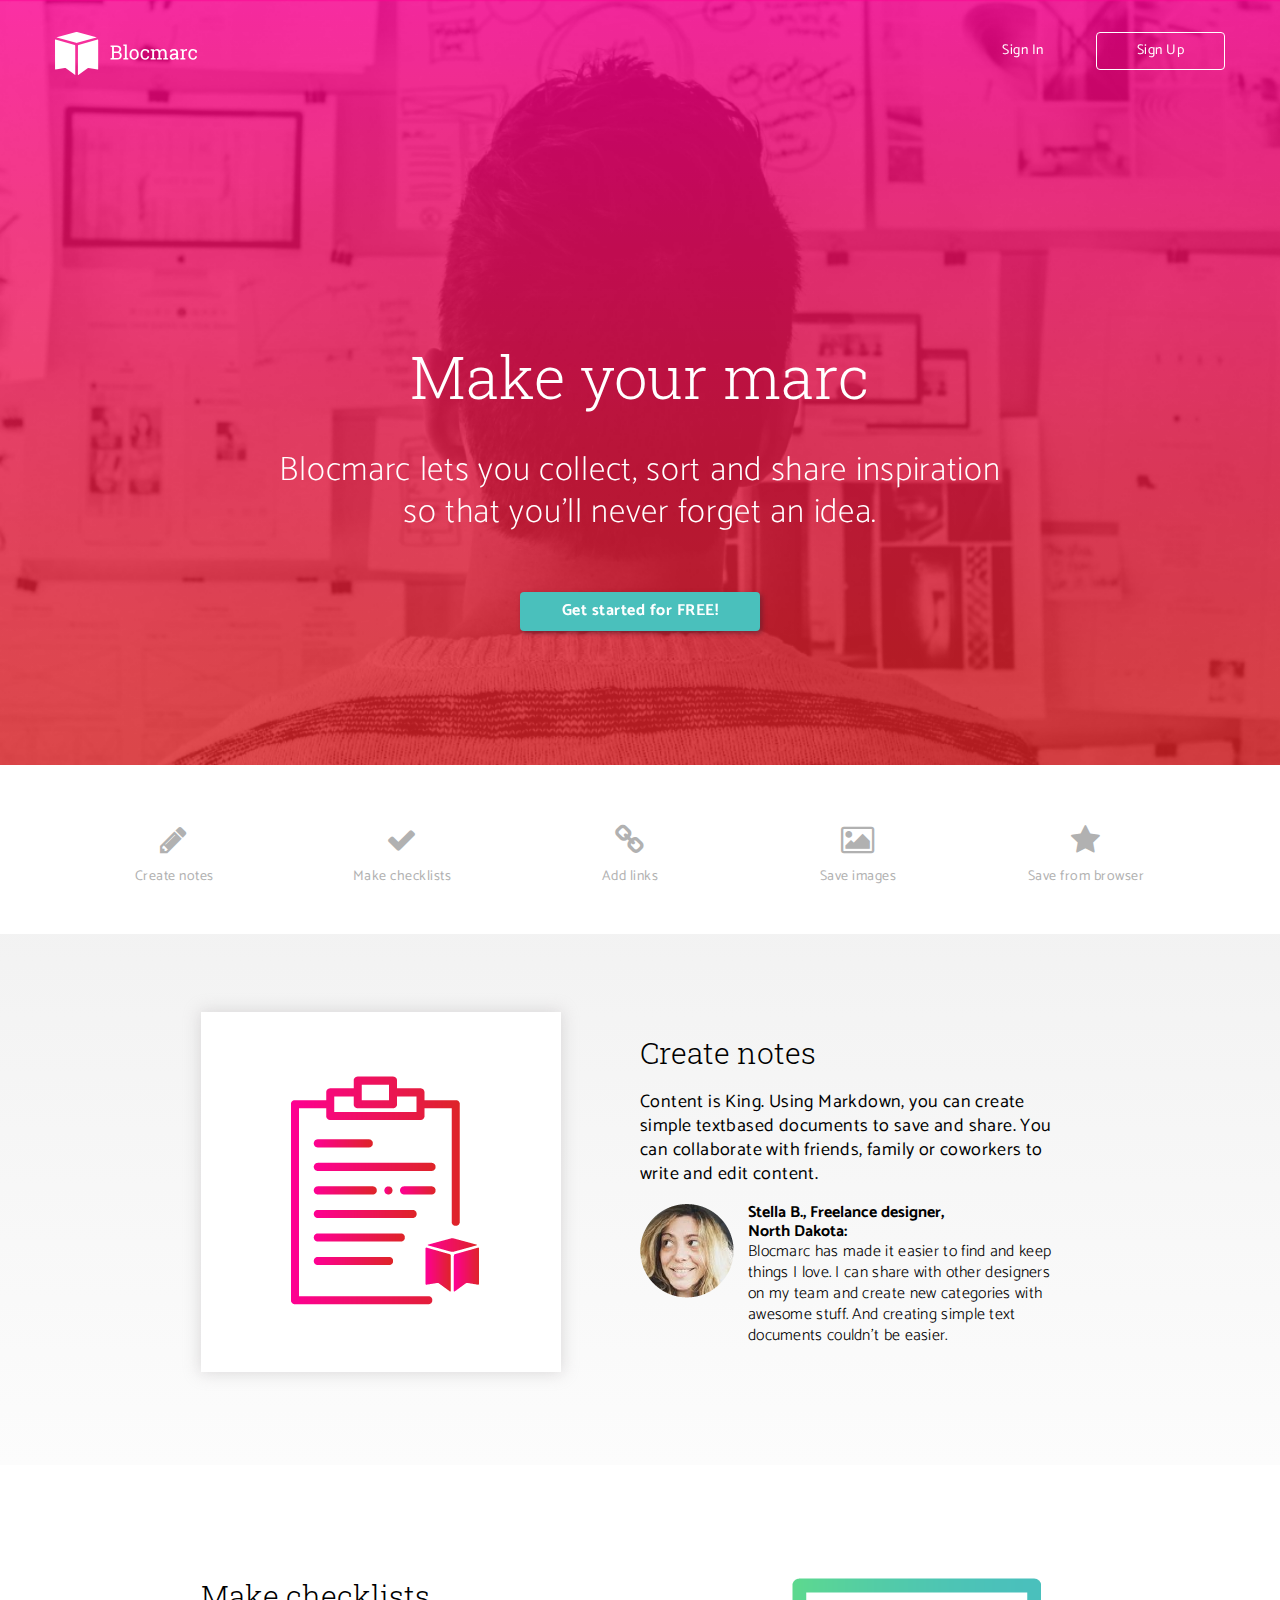
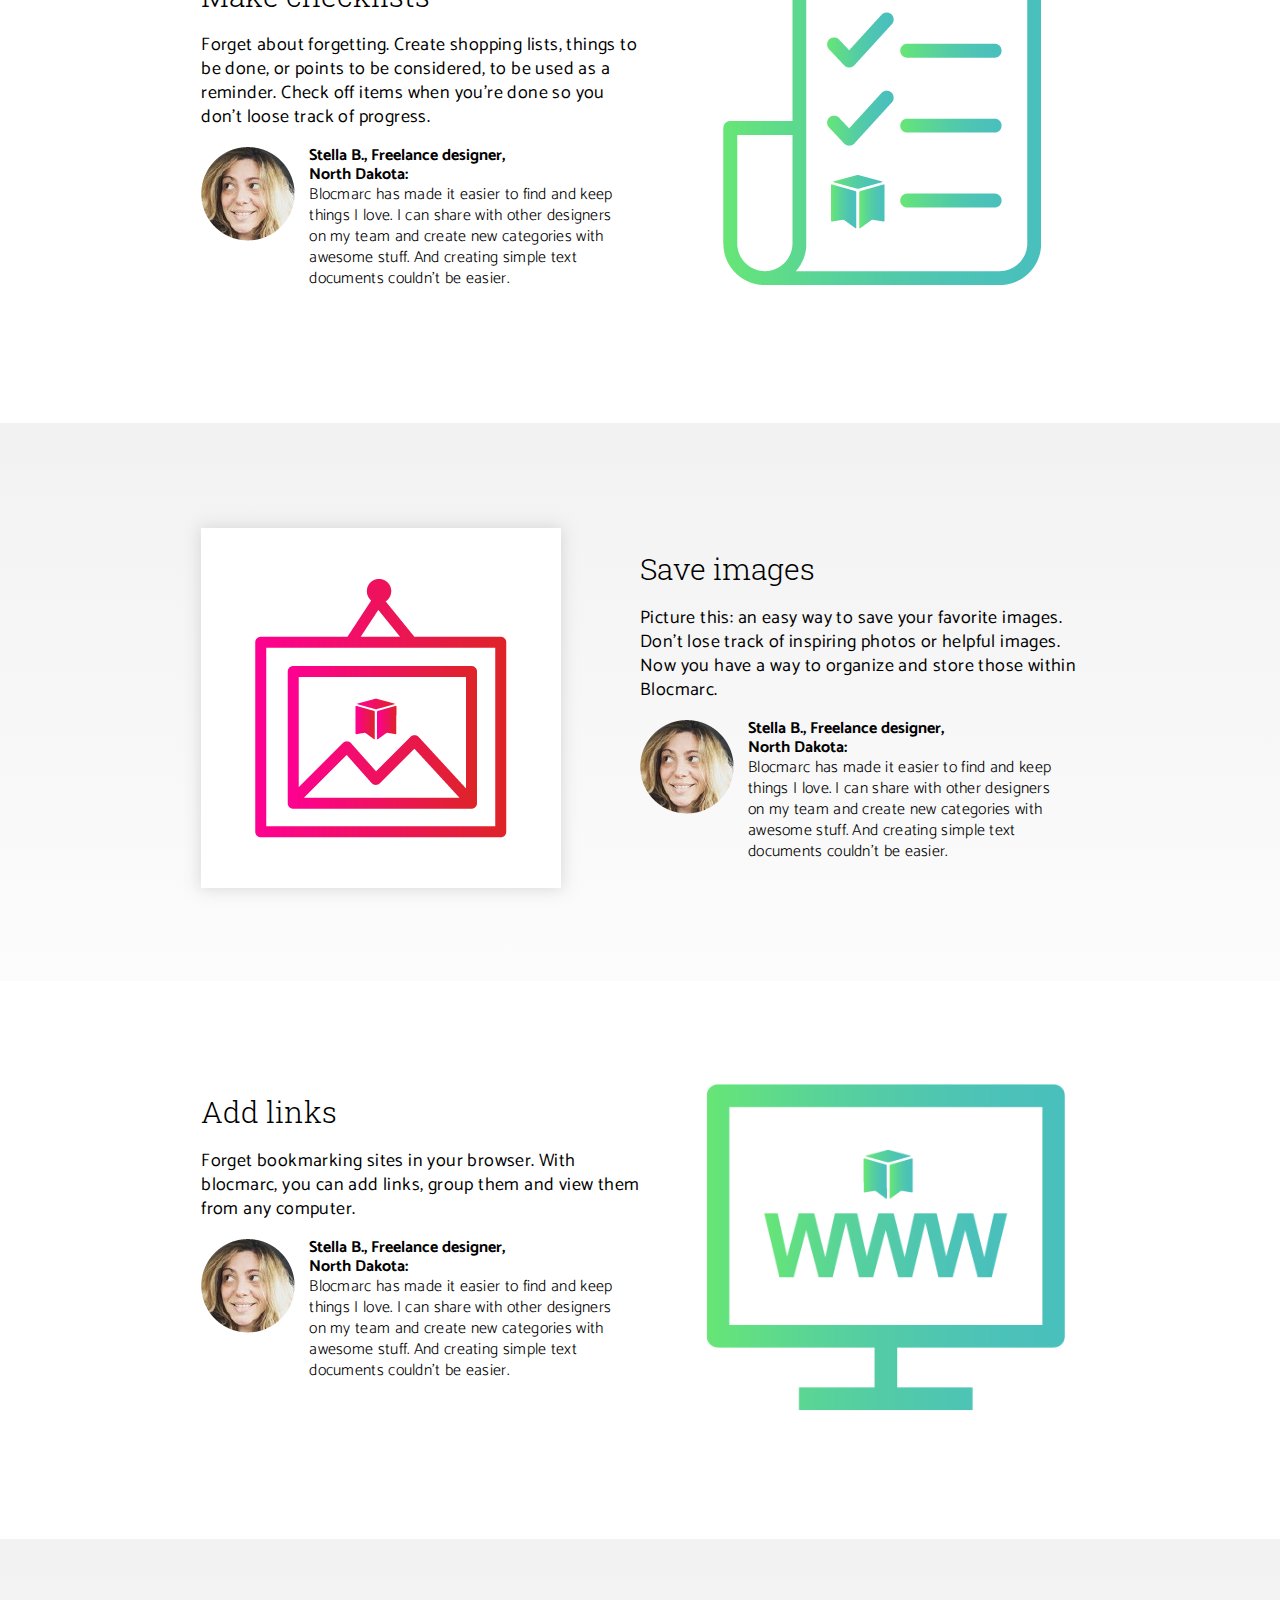
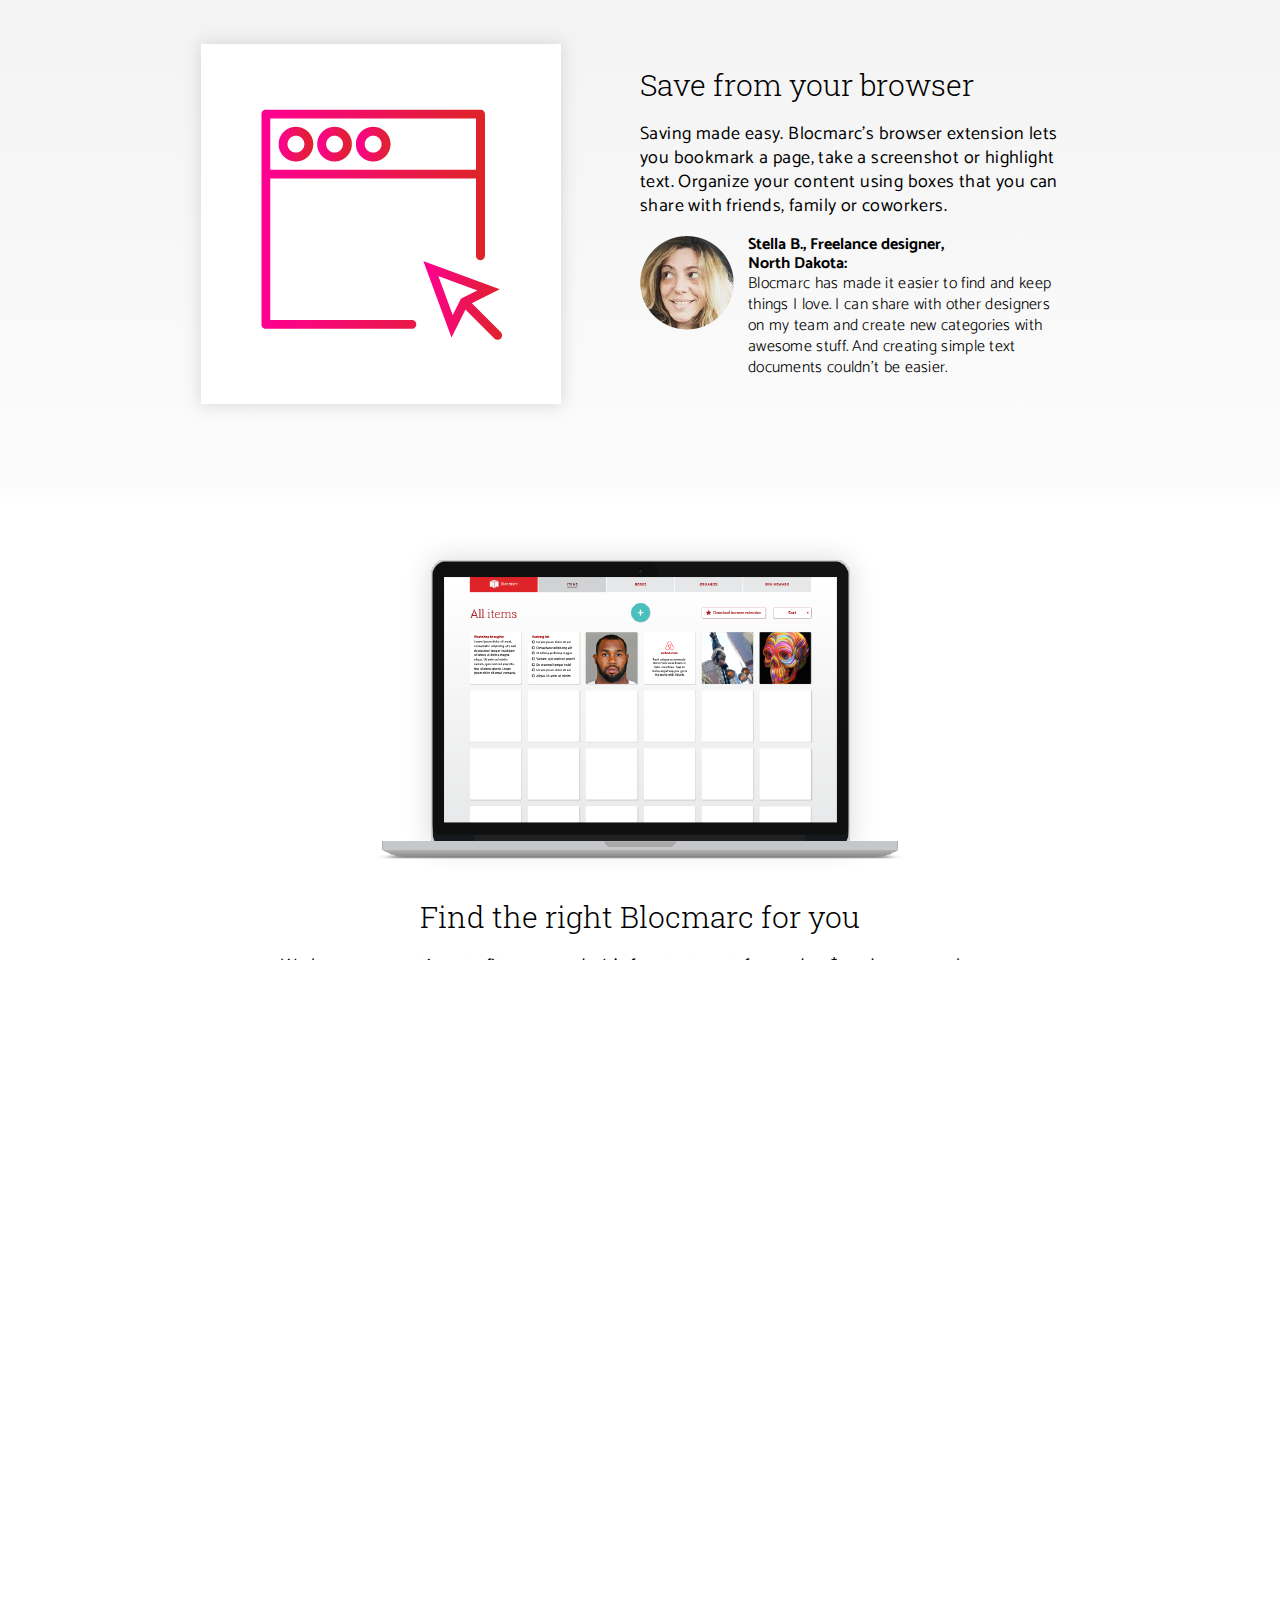
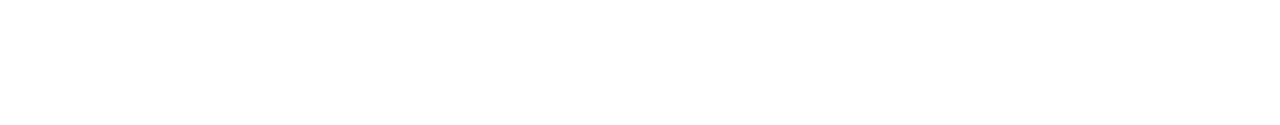
==== index.html @ 581323e2 "navbar-scrolled-fix" ====
<!DOCTYPE html>
<html lang="en-us">
  
<head>
 
  <meta http-equiv="X-UA-Compatible" content="IE=Edge">
  <meta name="viewport" content="width=device-width, initial-scale=1">
  <meta charset="utf-8">

  <title>Blocmarc | Never forget an idea</title>

  <!-- Google fonts -->
  <link href="https://fonts.googleapis.com/css?family=Catamaran:100,400,700|Roboto+Slab:300,700" rel="stylesheet" type="text/css">

  <!-- CSS -->
  <link rel="stylesheet" href="css/normalize.css">
  <link rel="stylesheet" href="css/font-awesome.css">
  <link rel="stylesheet" href="css/animate.css">
  <link rel="stylesheet" href="css/style.css">

  <script src="https://code.jquery.com/jquery-1.10.2.js"></script>


</head>

<body>
  <!-- Hero -->
      <div class="colorhero">

  <header>
      <nav class="container" id="top-nav">
        <div class="one-half">
          <a href="index.html" class="site-logo"><img src="images/site-logo.svg" height="43px" alt="Blocmarc"/></a>
        </div>
        <div class="one-half">
          <ul class="sign-in-up">
            <li class="btn-no-outline"><a href="signin.html">Sign In</a></li>
            <li class="btn-outline"><a href="signup.html">Sign Up</a></li>
          </ul>
        </div>
      </nav>
    <div class="container hero">
      <h1 class="animated fadeIn">Make your marc</h1>
      <h2>Blocmarc lets you collect, sort and share inspiration<br/> so that you'll never forget an idea.</h2>
      <a href="signup.html" class="btn">Get started for FREE!</a>
      <a href="signin.html" class="btn-mobile-sign-in">Sign In</a>
    </div>

  </header>
        </div>

  <!-- Navbar -->

  <nav>
    <section class="navbar">
      <div class="container">
        <div class="notes-block one-fifth">
          <ul>
            <li><a href=""><i class="fa fa-pencil"></i></a></li>
            <li><a href="">Create notes</a></li>
          </ul>
        </div>

        <div class="checklists-block one-fifth">
          <ul>
            <li><a href=""><i class="fa fa-check"></i></a></li>
            <li><a href="">Make checklists</a></li>
          </ul>
        </div>

        <div class="web-links-block one-fifth">
          <ul>
            <li><a href=""><i class="fa fa-chain"></i></a></li>
            <li><a href="">Add links</a></li>
          </ul>
        </div>

        <div class="images-block one-fifth">
          <ul>
            <li><a href=""><i class="fa fa-image"></i></a></li>
            <li><a href="">Save images</a></li>
          </ul>
        </div>

        <div class="browser-block one-fifth">
          <ul>
            <li><a href=""><i class="fa fa-star"></i></a></li>
            <li><a href="">Save from browser</a></li>
          </ul>
        </div>
      </div>
    </section>  
  </nav>

  <main role="main">
    
    <!-- Benefits -->
    <section class="benefits-gray">
      <div class="container">
        
        <div class="one-half">
          <div class="benefits-img-left">
            <img src="images/clipboard.png" id="clipboard">
          </div>  
        </div>
        
        <div class="one-half">
          <div class="benefits-text-right">
            <h1>Create notes</h1>
            <p>Content is King. Using Markdown, you can create simple text­based documents to save and share. You can collaborate with friends, family or coworkers to write and edit content.</p>
            <div class="benefits">
              <img src="images/mug.png">
              <div>
                <h5>Stella B., Freelance designer,<br/> North Dakota:
                </h5>
                <blockquote>Blocmarc has made it easier to find and keep things I love. I can share with other designers on my team and create new categories with awesome stuff. And creating simple text documents couldn’t be easier.</blockquote>
              </div>
             </div> 
          </div>
        </div>

      </div>
    </section>


    <section class="benefits-white"> 
      <div class="container">
  
        <div class="one-half">
          <div class="benefits-text-left">
            <h1>Make checklists</h1>
            <p>Forget about forgetting. Create shopping lists, things to be done, or points to be considered, to be used as a reminder. Check off items when you’re done so you don’t loose track of progress.</p>
            <div class="benefits">
              <img src="images/mug.png">
              <div>
                <h5>Stella B., Freelance designer,<br/> North Dakota:
                </h5>
                <blockquote>Blocmarc has made it easier to find and keep things I love. I can share with other designers on my team and create new categories with awesome stuff. And creating simple text documents couldn’t be easier.</blockquote>
              </div>
            </div>
          </div>  
        </div>

        <div class="one-half" id="flip">
          <div class="benefits-img-right">
            <img src="images/checklist.png">
          </div>
        </div>

      </div>
    </section>


    <section class="benefits-gray">
      <div class="container">

        <div class="one-half">
          <div class="benefits-img-left">
            <img src="images/image.png" id="pictureframe">
          </div>
        </div>

        <div class="one-half">
          <div class="benefits-text-right">
            <h1>Save images</h1>
            <p>Picture this: an easy way to save your favorite images. Don’t lose track of inspiring photos or helpful images. Now you have a way to organize and store those within Blocmarc.</p>
            <div class="benefits">
              <img src="images/mug.png">
              <div>
                <h5>Stella B., Freelance designer,<br/> North Dakota:
                </h5>
                <blockquote>Blocmarc has made it easier to find and keep things I love. I can share with other designers on my team and create new categories with awesome stuff. And creating simple text documents couldn’t be easier.</blockquote>
              </div>
            </div>
          </div>
        </div>
      </div>
    </section>


    <section class="benefits-white">
      <div class="container">


        <div class="one-half">
          <div class="benefits-text-left">
            <h1>Add links</h1>
            <p>Forget bookmarking sites in your browser. With blocmarc, you can add links, group them and view them from any computer.</p>
            <div class="benefits">
              <img src="images/mug.png">
              <div>
                <h5>Stella B., Freelance designer,<br/> North Dakota:
                </h5>
                <blockquote>Blocmarc has made it easier to find and keep things I love. I can share with other designers on my team and create new categories with awesome stuff. And creating simple text documents couldn’t be easier.</blockquote>
              </div>
            </div>
          </div>
        </div>

        <div class="one-half" id="flip2">
          <div class="benefits-img-right">
            <img src="images/webpage.png">
          </div>
        </div>

      </div>
    </section>
    

    <section class="benefits-gray">
      <div class="container">

        <div class="one-half">
          <div class="benefits-img-left">
            <img src="images/browser.png">
          </div>
        </div>

        <div class="one-half">
          <div class="benefits-text-right">
          <h1>Save from your browser</h1>
          <p>Saving made easy. Blocmarc’s browser extension lets you bookmark a page, take a screenshot or highlight text. Organize your content using boxes that you can share with friends, family or coworkers.</p>
          <div class="benefits">
            <img src="images/mug.png">
            <div>
              <h5>Stella B., Freelance designer,<br/> North Dakota:
              </h5>
              <blockquote>Blocmarc has made it easier to find and keep things I love. I can share with other designers on my team and create new categories with awesome stuff. And creating simple text documents couldn’t be easier.</blockquote>
            </div>
          </div>
          </div>
        </div>
      </div>
    </section>

    <section class="benefits-white" id="laptop-bottom">
      <div class="laptop">
        <img src="images/laptop.png" class="laptop-image">
        <img src="images/mobile.png" class="mobile-image">        
        <h1>Find the right Blocmarc for you</h1>
        <p>We have many options to fit your needs. It’s free to try out for 30 days*, and you can always<br/>change your plan once you’ve signed up. Here are the different features of each plan:</p>
      </div>
    </section>

    <!-- Pricing -->
    <div class="color-bottom-hero">
      <section class="pricing">
        <div class="container" id="pricing-ipad">
          
          <div class="one-third">
            <div class="pricing-box">
              <h3>CASUAL</h3>
              <h4 id="casual">Free*</h4>
              <ul>
                <li>Up to 5 boxes</li>
                <li>Up to 10 collaborators</li>
                <li>2GB of storage</li>
              </ul>
                <a href="signup.html" class="btn">Get Casual</a>
            </div>
          </div>

          <div class="one-third">
            <div class="pricing-box">
              <h3>PROFESSIONAL</h3>
              <h4><span>$</span>5<span class="month"> / month</span></h4>
              <ul>
                <li>Unlimited boxes</li>
                <li>Up to 20 collaborators</li>
                <li>5GB of storage</li>
                <li>Realtime collaboration</li>
              </ul>
                <a href="signup.html" class="btn">Get Professional</a>
            </div>
          </div>

          <div class="one-third">
            <div class="pricing-box">
              <h3>EXPERT</h3>
              <h4><span>$</span>10<span class="month"> / month</span></h4>
              <ul>
                <li>Unlimited boxes</li>
                <li>Unlimited collaborators</li>
                <li>Unlimited storage</li>
                <li>Realtime collaboration</li>
              </ul>
                <a href="signup.html" class="btn">Get Casual</a>
            </div>
          </div>

        </div>
      </section>
    </div>

<!-- Chris code
    <script type="text/javascript">
      $(this).click();
    </script> -->
</main>
  
  <!-- Footer -->
  <footer>
    <div class="container footer-nav-block" id="footer-ipad">
      
      <nav class="one-third links-block links-left">
        <ul>
          <li><a href="">Terms of use</a></li> | 
          <li><a href="">Privacy policy</a></li>
        </ul>
      </nav>

      <nav class="one-third links-block links-middle">
        <img src="images/footer-logo.png" class="footer-logo"  alt="Blocmarc" >
      </nav>

      <nav class="one-third links-block links-right">
        <ul>
          <li><a href="">Contact Us</a></li> | 
          <li><a href="">About Us</a></li> | 
          <li><a href=""><i class="fa fa-twitter"></i></a></li> | 
          <li><a href=""><i class="fa fa-facebook-official"></i></a></li>
        </ul>
      </nav>
    </div>
    <div class="copyright">
        <h6><i class="fa fa-copyright"></i> 2017. Blocmarc All Rights Reserved.</h6>
    </div>
  </footer>

<script>

  var nb = $(".navbar");

  $(window).scroll(function() {
    if( $(this).scrollTop() > 600 ){
      nb.addClass("navbar-scrolled");
    }
    else {
      nb.removeClass("navbar-scrolled");
    }
  });

</script>

</body>

</html>
---- css/style.css ----
html, body{
  overflow-x: hidden;
}

body {
  font-family: 'Catamaran', Helvetica, sans-serif;
  color: 000000
}

h1 {
  font-family: 'Roboto Slab', Garamond, serif;
  font-size: 30px;
  font-weight: 300;
  margin-bottom: 20px;
}

h2 {
  font-family: Catamaran, Helvetica, sans-serif;
  color: 000000;
  font-size: 24px;
  font-weight: 300; 
}

h3, h4, h6 {
  font-family: Catamaran, Helvetica, sans-serif;
  color: 000000;
  font-size: 16px;
  font-weight: 700;
  margin: 0;
}

h5 {
  font-family: Catamaran, Helvetica, sans-serif;
  color: 000000;
  font-size: 16px;
  font-weight: 700;
  margin: 0;
}

p {
  font-family: Catamaran, Helvetica, sans-serif;
  color: 000000;
  font-size: 18px;
  font-weight: 400;
  line-height: 24px;
  letter-spacing: .4px;
  text-align: center; 
}

blockquote {
  font-family: Catamaran, Helvetica, sans-serif;
  color: 000000;
  font-size: 16px;
  font-weight: 300;
  letter-spacing: .3px;
  line-height: 21px;
  margin: 0;
}

/* GRID */
.container {
  margin-right: auto;
  margin-left: auto;
  /*padding-left: 15px;
  padding-right: 15px;*/
  position: relative;
  top: 0;
}

.container:before,
.container:after {
  content: "";
  display: table;
}

.container:after {
  clear: both;
}

.one-half, .one-third, .one-fourth, .one-fifth {
  /*width:96%;*/
  width: 100%;
  float:left;
  position:relative;
  min-height: 1px;
  /*margin:0 2% 20px;*/
}

@media (min-width: 768px) {
  .container {
    width: 700px;
  }
  #top-nav .one-half {
    width: 50%;
  }
  #pricing-ipad .one-third {
    width: 33.33333%;
  }
  #footer-ipad .one-third {
    width: 33.33333%;
  }
}

@media (min-width: 992px) {
  .container {
    width: 970px;
  }
  .one-half {
    width: 50%;
  }
  .one-third {
    width: 33.33333%;
  }
  .one-fourth {
    width: 25%;
  }
  .one-fifth {
    width: 20%;
  }
}

/*@media (min-width: 992px) {
  .container {
    width: 970px;
  }
  .one-half {
    width: 46%;
  }
  .one-third {
    width: 29.33333%;
  }
  .one-fourth {
    width: 21%;
  }
  .one-fifth {
    width: 16%;
  }
}*/

@media (min-width: 1200px) {
  .container {
    width: 1170px;
  }
}

/* HEADER */
header {
  height: 100vh;
  color: #FFFFFF;
  background-image: url(../images/herotop.png);
  background-size: cover;
  background-position: center;
  width: 100%;
  position: fixed;
  z-index: 2;
  top: 0;
}

@media (min-height: 1800px) {
  header {
    height: 88vh;
  }
}

@media (max-width: 800px) {
  header {
    height: 89vh;
  }
}

@media (min-width: 850px) {
  header { height: 85vh; }
}

@media (max-width: 600px) {
  header {
    height: 100%;
    position: relative;
  }
}

.colorhero {
  background: linear-gradient(180deg, rgba(254, 0, 146, 1) 0%, rgba(242, 14, 106, 1) 28.53%, rgba(231, 26, 70, 1) 59.11%, rgba(224, 33, 48, 1) 84.03%, rgba(222, 36, 40, 1) 100%);
  position: fixed;
  width: 100%;
  height: 85vh;
  z-index: 1;
}

@media (min-height: 1800px) {
  .colorhero {
    height: 88vh;
  }
}

@media (max-width: 800px) {
  .colorhero {
    height: 89vh;
  }
}

@media (max-width: 600px) {
  .colorhero {
    height: 100vh;
    position: relative;
  }
}

header nav {
  padding:2em 0;
}

@media (max-width: 600px) {
  header nav {
    margin-top: 0;
    padding-top: 25%;
  }
}

header nav ul {
  display: inline;
  text-align: right;
  float: right;
  margin: 0;
  font-size: 14px;
}

header nav ul > li {
  list-style-type: none;
  display: inline-block;
  margin: 0;
}

header nav ul > li.btn-outline {
  padding:10px 40px;
  border:.5px solid #FFFFFF;
  border-radius:4px;
}

header nav ul > li.btn-outline:hover {
  background:#FFFFFF;
}

header nav ul > li.btn-no-outline {
  padding: 11px 41px;
  border-radius: 4px;
  margin-right: 8px;
}

header nav ul > li.btn-no-outline:hover {
  background:#FFFFFF;
}

header nav ul > li > a {
  color: #FFFFFF;
  text-decoration: none;
}

header nav ul > li.btn-outline:hover > a {
  color: #fe0092
}

header nav ul > li.btn-no-outline:hover > a {
  color: #fe0092
}



header .site-logo img {
  display: block;
  float: left;
}

@media (max-width: 600px) {
  header .site-logo img {
    float: none;
  }
  header h2 br {
    display: none;
  }
}

header .hero {
  text-align: center;
  display: block;
  position: relative;
}

@media (max-width: 600px) {
  header .hero {
    padding: 0 7%;
  }
}

header .hero h1 {
  font-size: 48px;
  margin-top: 8%;
}

@media (min-height: 900px) {
  header .hero h1 {
    margin-top: 20%;
    margin-bottom: 40px;
    font-size: 60px;
  }
}

@media (max-width: 800px) {
  header .hero h1 {
    margin-top: 35%;
    font-size: 56px;
  }
}

@media (max-width: 600px) {
  header .hero h1 {
    margin-top: 0%;
  }
}

@media (max-width: 400px) {
  header .hero h1 {
    margin-top: 0;
    font-size: 46px;
  }
}


header .hero h2 {
  font-size: 30px;
  line-height: 36px;
  letter-spacing: .5px;
  font-weight: 100;
  padding-bottom: 30px;
}

@media (min-height: 900px) {
  header .hero h2 {
    font-size: 34px;
    line-height: 42px;
    letter-spacing: .7px;
  }
}

@media (max-width: 400px) {
  header .hero h2 {
    font-size: 21px;
    line-height: 30px;
    padding-bottom: 14px;
  }
}

header > img {
  position: absolute;
  width: 100%;
  top: -16%;
}



/*@media tv (min-width: 1280px) {
  header .hero h1 {
    font-size: 78px
  }
  header .hero h2 {
    font-size: 46px;
    line-height: 55px;
    letter-spacing: .7px;
  }
}*/


@media (max-width: 600px) {
  .sign-in-up {
    display: none;
  }
}

/* BUTTONS */
.btn {
   border-radius: 4px;
   color:#FFFFFF;
   font-weight: 700;
   letter-spacing: .5px;
   text-decoration: none;
   padding: 10px 30px;
   background: #4ac0bc;
   box-shadow: 2px 2px 5px 0px rgba(86, 31, 46, 0.68);
   display: block;
   width: 180px;
   margin-left: auto;
   margin-right: auto;
   margin-bottom: 10px;
}

.btn:hover {
  background: #FFFFFF;
  color: #fe0092;
}

.btn-mobile-sign-in {
  border-radius: 4px;
  color:#FFFFFF;
  letter-spacing: .5px;
  text-decoration: none;
  padding: 10px 30px;
  display: none;
  width: 180px;
  margin-left: auto;
  margin-right: auto;
  margin-bottom: 10px;
  border: .5px solid #fff;
  font-weight: 100;
}

@media (max-width: 600px) {
  .btn-mobile-sign-in {
    display: block;
  }
}


/* NAVBAR */
nav {
  display: block;
  position: relative;
  z-index: 2000;
  top: 85vh;
}

@media (min-height: 900px) {
  nav {
    top: 88vh;
  }
}

@media (max-width: 800px) {
  nav {
    top: 89vh;
  }
}

.navbar {
  position: relative;
  width: 100%;
  height: 15vh;
  background-color: #FFFFFF;
  padding-top: 16px;
  top: 0;
  z-index: 1000;
}

.navbar-scrolled {
  position: fixed;
  width: 100%;
  top: 0;
  box-shadow: 0 2px 3px rgba(0,0,0,.1);
}

@media (min-height: 900px) {
  nav .navbar {
    height: 14vh;
  }
}

@media (max-width: 800px) {
  nav .navbar {
    height: 11vh;
  }
}

nav ul {
  text-align: center;
  float: center;
  padding-left: 0;
}

nav ul > li {
  list-style-type: none;
  text-align: center;
  color: #b1b1b1
}

nav ul > li > a {
  text-decoration: none;
  color: #b1b1b1;
  font-size: 14px;
  letter-spacing: .5px;
}

nav .fa {
  font-size: 31px;
  padding-bottom: 12px;
}

nav .navbar .container {
  width: 1024px;
  padding-left: 40px;
  top: -2px;
}

@media (min-height: 900px) {
  nav .navbar .container {
    width: 1200px;
    top: 0px;
  }
}

@media (max-width: 1050px) {
  nav .navbar .container {
    width: 700px;
    padding-left: 20px;
  }
}

nav .navbar .one-fifth {
  display: inline-block;
  width: 19%;
}

@media (max-width: 600px) {
  .navbar {
    display: none;
  }
}



/* MAIN */
main {
  display: block;
  z-index: 1000;
  position: relative;
  top: 85vh;
}

@media (max-width: 800px) {
  main {
    top: 89vh;
  }
}

@media (max-width: 600px) {
  main {
    top: 0;
  }
}

.benefits-gray {
  width: 100%;
  background: linear-gradient(180deg, rgba(242, 242, 242, 1) 0%, rgba(252, 252, 252, 1) 100%);
  height: 85vh;
}

@media (min-height: 900px) {
  .benefits-gray {
    height: 62vh;
    width: 100%;
  }
}

@media (max-width: 1050px) {
  .benefits-gray {
    height: 70vh;
  }
}

@media (max-width: 800px) {
  .benefits-gray {
    height: 65vh;
  }
}

@media (max-width: 600px) {
  .benefits-gray {
    height: 100%;
  }
}

.benefits-img-left {
  margin-top: 18%;
  margin-left: 25%;
  position: relative;
  width: 360px;
  height: 360px;
  background: white;
  box-shadow: 0px 0px 15px 1px rgba(204, 201, 202, 0.68);
}

@media (max-width: 1050px) {
  .benefits-img-left {
    margin-left: 20%;
  }
}

@media (max-width: 800px) {
  .benefits-img-left {
    margin-top: 7%;
    margin-left: auto;
    margin-right: auto;
    width: 300px;
    height: 300px;
  }
}

@media (max-width: 600px) {
  .benefits-img-left {
    margin-top: 10%;
    margin-left: auto;
    margin-right: auto;
    width: 200px;
    height: 200px;
  }
}

.benefits-img-left img {
  max-height: 100%;
  max-width: 100%;
  width: auto;
  height: auto;
  position: absolute;
  top: 0;
  bottom: 0;
  left: 0;
  right: 0;
  margin: auto;
}

@media (max-width: 600px) {
  .benefits-img-left img {
    max-height: 72%;
  }
}

#clipboard {
  max-height: 100%;
  max-width: 100%;
  width: auto;
  height: auto;
  position: absolute;
  top: 0;
  bottom: 3px;
  left: 7px;
  right: 0;
  margin: auto;
}

@media (max-width: 600px) {
  #clipboard {
    width: 60%;
  }
}

.benefits-text-right {
  margin-top: 22%;
  width: 75%;
}

@media (max-width: 1199px) {
  .benefits-text-right {
    margin-left: 20px;
  }
}

@media (max-width: 800px) {
  .benefits-text-right h1 {
    text-align: center;
  }
}

@media (max-width: 600px) {
  .benefits-text-right {
    margin-top: 8%;
  }
  .benefits-text-right h1 {
    text-align: center;
  }
}

@media (max-width: 800px) {
  .benefits-text-right {
    margin-top: 2%;
    margin-left: auto;
    margin-right: auto;
  }
}

.benefits-text-right p {
  text-align: left;
}

@media (max-width: 800px) {
    .benefits-text-right p {
    text-align: center;
  }
}

@media (max-width: 600px) {
   .benefits-text-right p {
    text-align: center;
  }
}

.benefits {
  width: 100%;
  display: block;
  position: relative;
}

@media (max-width: 800px) {
  .benefits {
    width: 94%;
    margin-left: auto;
    margin-right: auto;
  }
}

.benefits img {
  display: inline-block;
  position: relative;
  margin-right: 10px;
  vertical-align: top;
}

@media (max-width: 600px) {
  .benefits img {
    display: block;
    position: relative;
    margin-left: auto;
    margin-right: auto;
    margin-bottom: 10px;
  }
}

.benefits div {
  display: inline-block;
  position: relative;
  width: 70%;
}

@media (max-width: 800px) {
  .benefits div h5 br {
    display: none;
  }
}

@media (max-width: 600px) {
  .benefits div {
    width: 100%;
  }
  .benefits div h5 {
    text-align: center;
    padding-bottom: 5px;
  }
  .benefits div blockquote {
    text-align: center;
    padding-bottom: 40px;
  }
  .benefits div h5 br {
    display: inline;
  }
}

.benefits-white {
  width: 100%;
  background: white;
  height: 85vh;
}

@media (min-height: 900px) {
  .benefits-white {
    height: 62vh;
    width: 100%;
  }
}

@media (max-width: 1050px) {
  .benefits-white {
    height: 70vh;
  }
}

@media (max-width: 800px) {
  .benefits-white {
    height: 65vh;
  }
}

@media (max-width: 600px) {
  .benefits-white {
    height: 100%;
  }
}




.benefits-text-left {
  margin-top: 16%;
  width: 75%;
  position: relative;
  float: right;
}

@media (max-width: 800px) {
  #flip {
    position: absolute;
    margin-top: 32px;
  }
}

@media (max-width: 600px) {
  #flip {
    position: absolute;
    margin-top: 32px;
  }
}

@media (max-width: 800px) {
  #flip2 {
    position: absolute;
    margin-top: 32px;
  }
}

@media (max-width: 800px) {
  .benefits-text-left {
    margin-top: 368px;
    margin-left: auto;
    margin-right: auto;
    float: none;
  }
  .benefits-text-left h1 {
    text-align: center;
  }
}

@media (max-width: 600px) {
  .benefits-text-left {
    margin-top: 250px;
    margin-left: auto;
    margin-right: auto;
    float: none;
  }
  .benefits-text-left h1 {
    text-align: center;
  }
}

.benefits-text-left p {
  text-align: left;
}

@media (max-width: 800px) {
   .benefits-text-left p {
    text-align: center;
  }
}

.benefits-left {
  width: 100%;
  display: block;
  position: relative;
}


.benefits-left img {
  display: inline-block;
  position: relative;
  margin-right: 10px;
  vertical align: top;
}

.benefits-img-right {
  margin-top: 15%;
  margin-left: 10%;
  position: relative;
  width: 360px;
  height: 360px;
}

@media (max-width: 800px) {
  .benefits-img-right {
    margin-top: 10px;
    margin-left: auto;
    margin-right: auto;
    width: 295px;
    height: 295px;
    }
}

@media (max-width: 600px) {
  .benefits-img-right {
    margin-top: 0;
    margin-left: auto;
    margin-right: auto;
    width: 200px;
    height: 200px;
  }
}

.benefits-img-right img {
  max-height: 100%;
  max-width: 100%;
  width: auto;
  height: auto;
  position: absolute;
  top: 0;
  bottom: 3px;
  left: 7px;
  right: 0;
  margin: auto;
}

@media (max-width: 600px) {
  .benefits-img-right img {
    left: 0;
  }
}

.laptop {
  display: block;
  position: relative;
  width: 100%;
  padding-top: 2%;
}

@media (max-width: 800px) {
  #laptop-bottom {
    height: 53vh;
  }
}

@media (max-width: 600px) {
  #laptop-bottom {
    height: 100%;
  }
}

@media (max-width: 600px) {
  .laptop {
    width: 75%;
    margin-left: auto;
    margin-right: auto;
  }
}
/*.laptop img {
  display: block;
  margin-left: auto;
  margin-right: auto;
}*/

.laptop h1, p, img {
  text-align: center;
  display: block;
  margin-left: auto;
  margin-right: auto;
}

@media (max-width: 600px) {
  .laptop p {
    padding-bottom: 20px;
  }
}

@media (max-width: 600px) {
  .laptop p br {
    display: none;
  }
}

.laptop .mobile-image {
  display: none;
}

@media (max-width: 600px) {
  .laptop .laptop-image {
    display: none;
  }
  .laptop .mobile-image {
    display: block;
    width: 50%;
    padding-top: 40px;
    padding-bottom: 15px;
  }
}

.laptop h1 {
  margin-top: 0;
}

.color-bottom-hero {
  background: linear-gradient(180deg, rgba(254, 0, 146, 1) 0%, rgba(242, 14, 106, 1) 28.53%, rgba(231, 26, 70, 1) 59.11%, rgba(224, 33, 48, 1) 84.03%, rgba(222, 36, 40, 1) 100%);
  position: relative;
  width: 100%;
  height: 85vh;
}

@media (min-height: 900px) {
  .color-bottom-hero {
    height: 60vh;
  }
}

@media (max-width: 1050px) {
  .color-bottom-hero {
    height: 75vh;
  }
}

@media (max-width: 800px) {
  .color-bottom-hero {
    height: 51vh;
  }
}

@media (max-width: 600px) {
  .color-bottom-hero {
    height: 100%;
  }
}

.pricing .container {
  width: 1074px;
}

@media (max-width: 1050px) {
  .pricing .container {
    width: 960px;
  }
}

@media (max-width: 800px) {
  .pricing .container {
    width: 700px;
  }

@media (max-width: 600px) {
  .pricing .container {
    width: 100%;
    padding-top: 20px;
    padding-bottom: 40px;
  }
}

}
.pricing {
  height: 85vh;
  color: #FFFFFF;
  background-image: url(../images/herobottom.png);
  background-size: cover;
  background-position: center;
  width: 100%;
  top: 0;
}

@media (min-height: 900px) {
  .pricing {
    height: 60vh;
  }
}

@media (max-width: 1050px) {
  .pricing {
    height: 75vh;
  }
}

@media (max-width: 800px) {
  .pricing {
    height: 51vh;
  }
}

@media (max-width: 600px) {
  .pricing {
    height: 100%;
    background-image: none;
  }
}

.pricing-box {
  width: 340px;
  height: 450px;
  background: rgba(134, 0, 66, .4);
  border-radius: 4px;
  display: block;
  margin-left: auto;
  margin-right: auto;
  margin-top: 20%;
  position: relative;

}

@media (max-width: 1050px) {
  .pricing-box {
    width: 302px;
  }
}

@media (max-width: 800px) {
  .pricing-box {
    width: 220px;
    height: 424px;
  }
}

@media (max-width: 600px) {
  .pricing-box {
    width: 82%;
    height: 400px;
    margin-top: 15px;
  }
}

.pricing-box h3 {
    text-align: center;
    padding-top: 16%;
    letter-spacing: 10px;
    left: 0;
    right: 0;
    top: 0;
    text-indent: 10px;
    font-size: 13px;
}

@media (max-width: 800px) {
  .pricing-box h3 {
    letter-spacing: 6px;
  }
}

.pricing-box h4 {
    text-align: center;
    font-size: 80px;
    margin-top: 6px;
}

#casual {
    font-size: 50px;
    margin-top: 18px;
    line-height: normal;
}

.pricing-box h4 span {
  font-size: 25px;
  vertical-align: middle;
}

.pricing-box h4 .month {
  font-weight: 200;
}

.pricing-box ul {
  text-align: center;
  font-weight: 200;
  text-decoration: none;
  padding: 0;
}

.pricing-box ul li {
  display: block;
  margin-bottom: 20px;
  font-size: 20px;
  letter-spacing: .25px;
}

@media (max-width: 600px) {
  .pricing-box ul li {
    margin-bottom: 13px;
  }
}

.pricing-box .btn {
    position: absolute;
    bottom: 40px;
    left: 20px;
    right: 20px;
    margin-left: auto;
    margin-right: auto;
    width: 175px;
    text-align: center;
}

@media (max-width: 800px) {
  .pricing-box .btn {
    bottom: 10px;
    left: 10px;
    right: 10px;
    width: 123px;
  }
}


/*FOOTER*/

footer {
    width: 100%;
    height: 100%;
    top: 85vh;
    background-color: #301717;
    overflow: hidden;
    position: relative;
    display: block;
    z-index: 2;
    padding-top: 25px;
}

@media (max-width: 800px) {
  footer {
    top: 89vh;
  }
}

@media (max-width: 600px) {
  footer {
    top: 0;
    padding-top: 20px;
  }
}

.footer-nav-block {
  height: 100%;
  color: #b1b1b1;
}

.links-block {
  top: 0;
}

.links-right ul {
  display: block;
  float: right;
}

@media (max-width: 600px) {
  .links-right ul {
    float: none;
  }
}

.links-left ul {
  display: block;
  float: left;
}

@media (max-width: 600px) {
  .links-left ul {
    margin-top: 60px;
    margin-bottom: 0;
    float: none;
  }
}

.links-block li {
  display: inline;
  padding: 0 7px;
}

.links-block li a {
  font-size: 12px;
}

.links-block .fa {
  font-size: 14px;
}

@media (max-width: 600px) {
  .links-middle {
    position: absolute;
  }
}

footer .copyright {
  color: #b1b1b1;
  background-color: #170b0b;
  width: 100%;
  height: 30px;
  display: block;
  position: relative;
  padding-top: 16px;
}

footer .copyright h6 {
  text-align: center;
  font-family: Catamaran, Helvetica, sans-serif;
  font-size: 12px;
  font-weight: 400;
  letter-spacing: .5px;
}
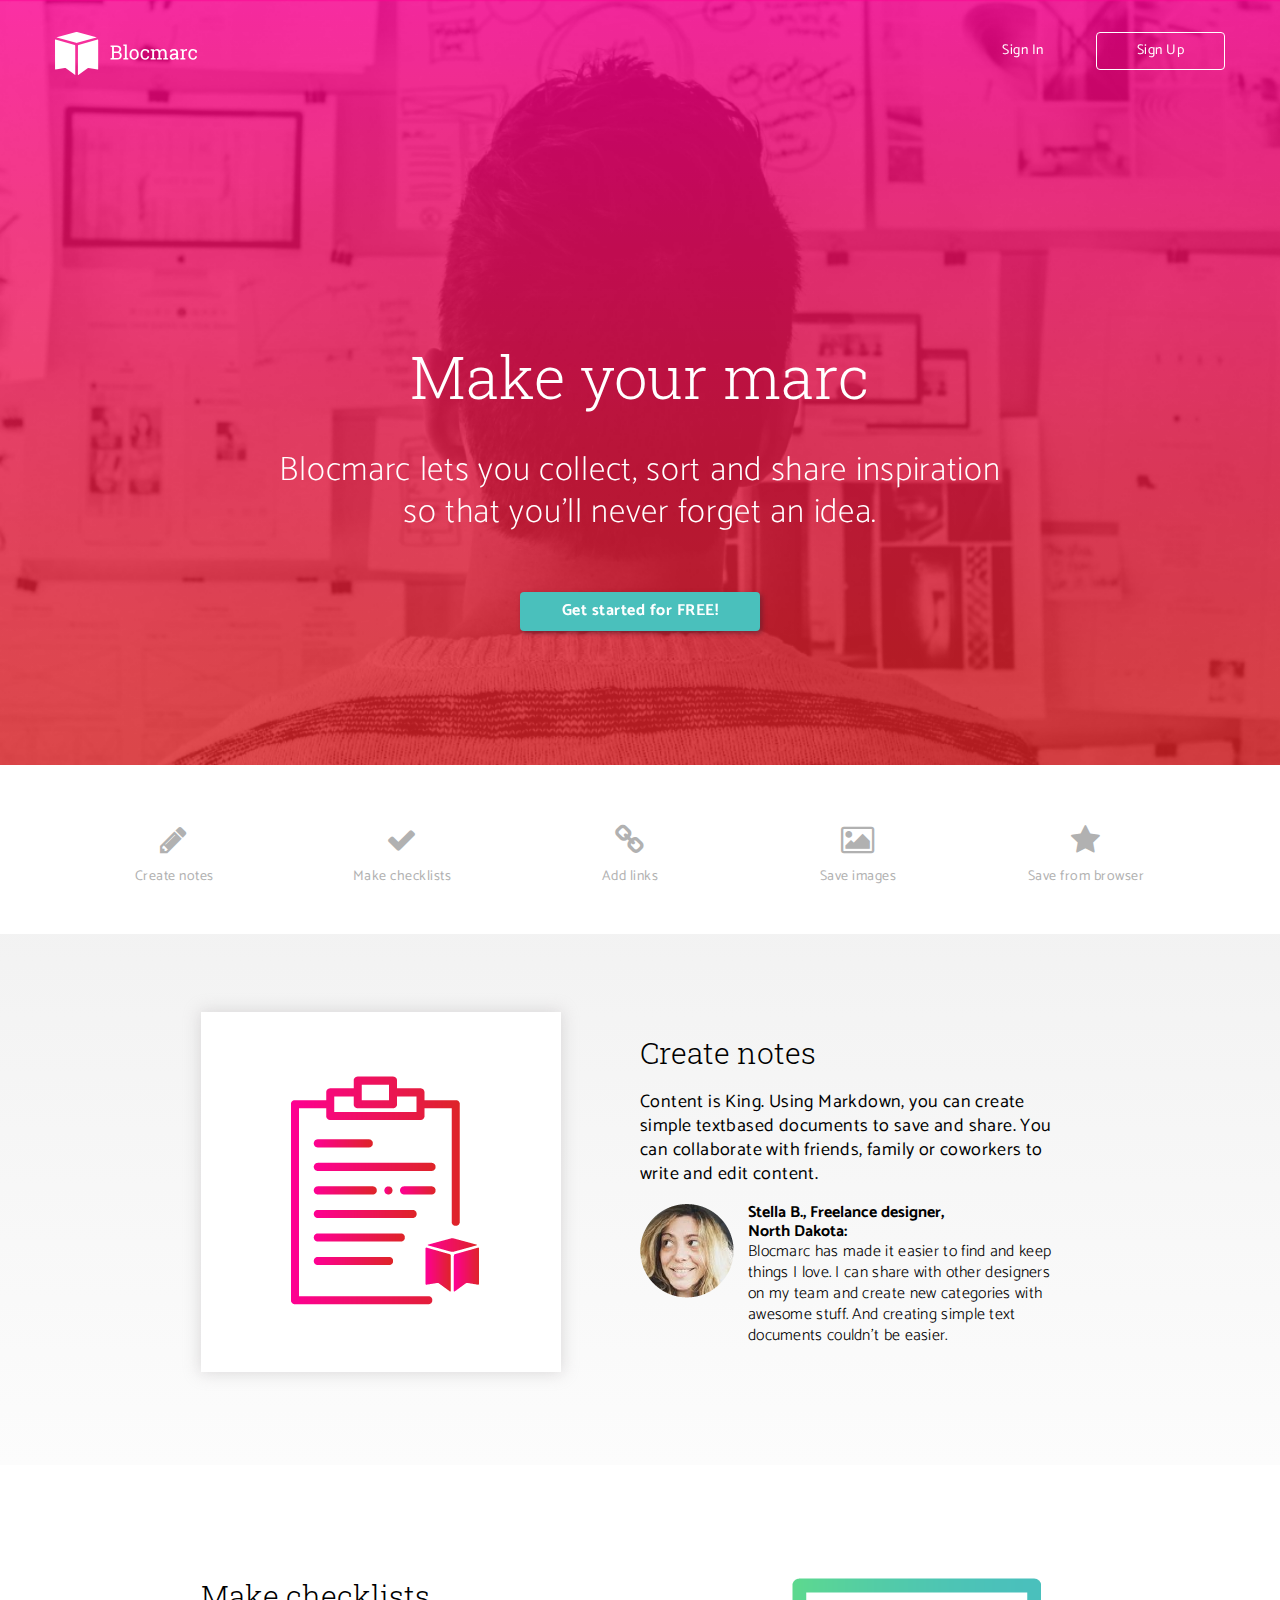
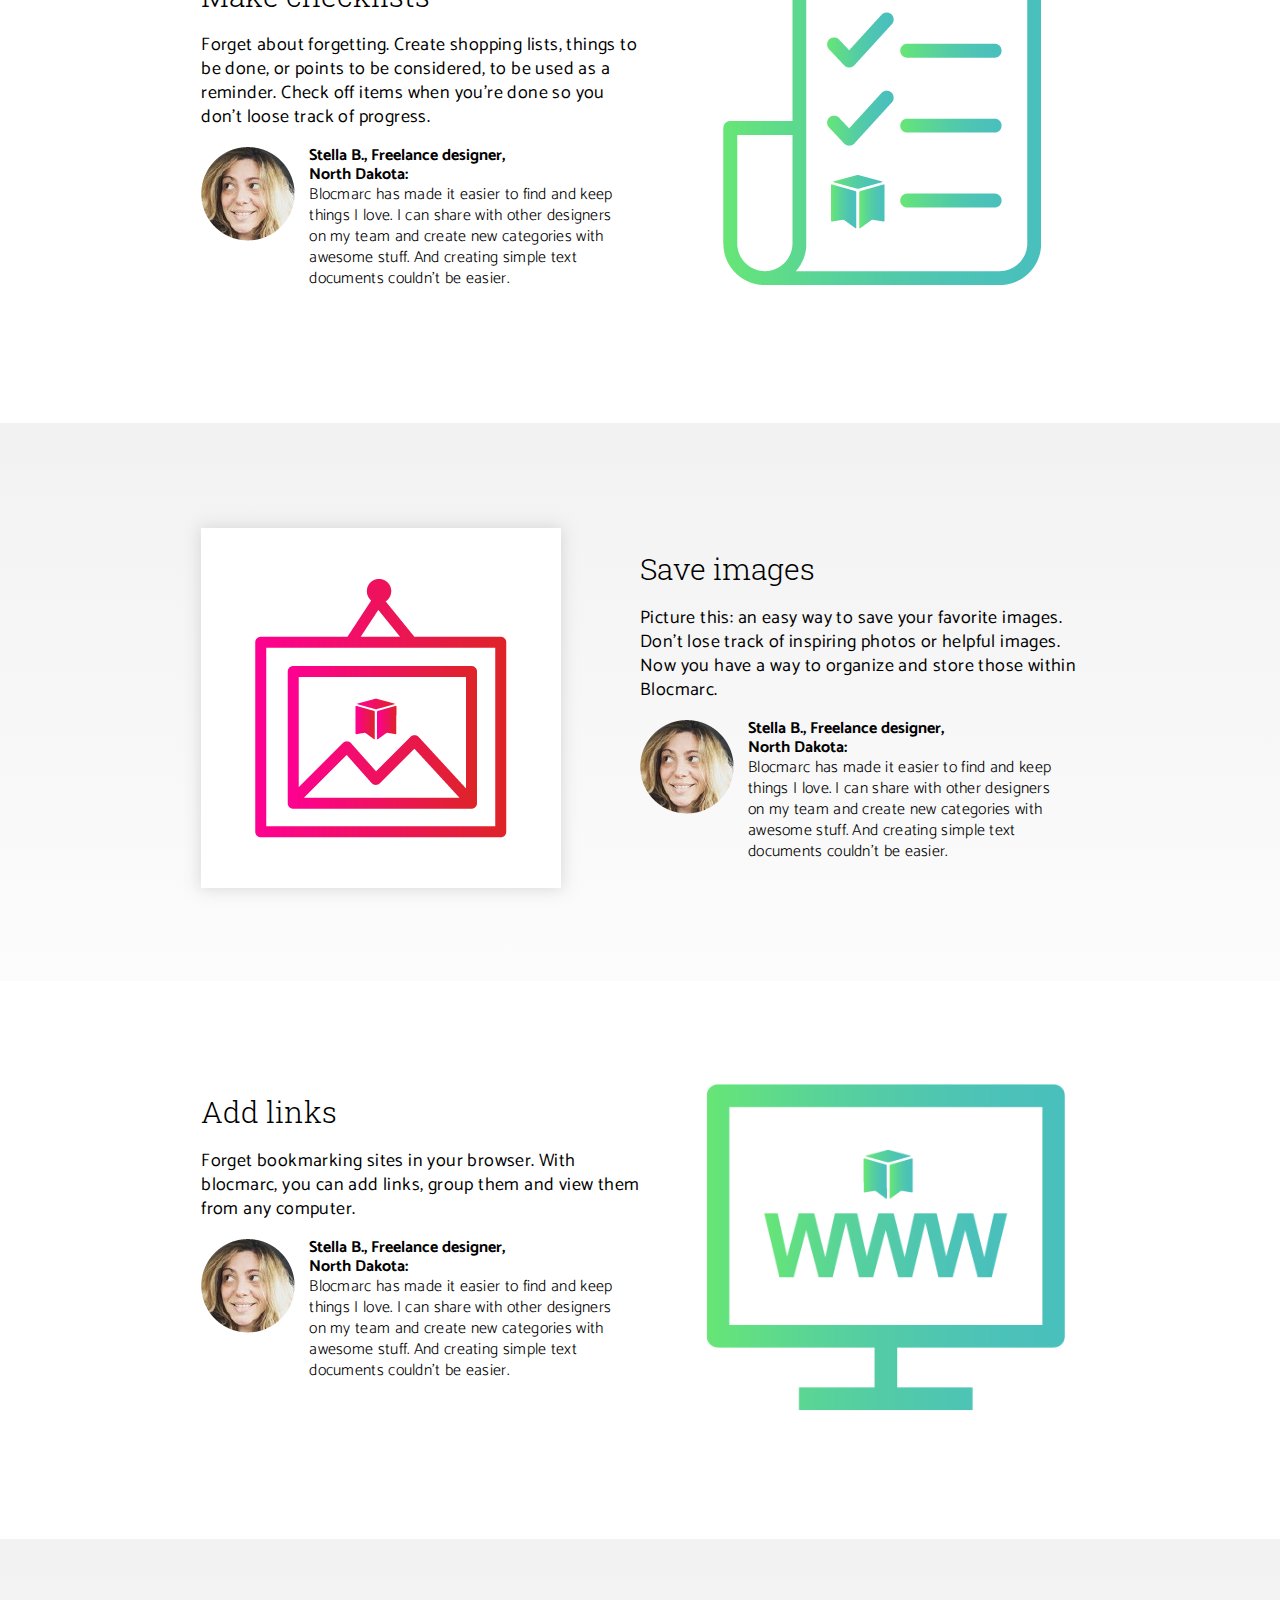
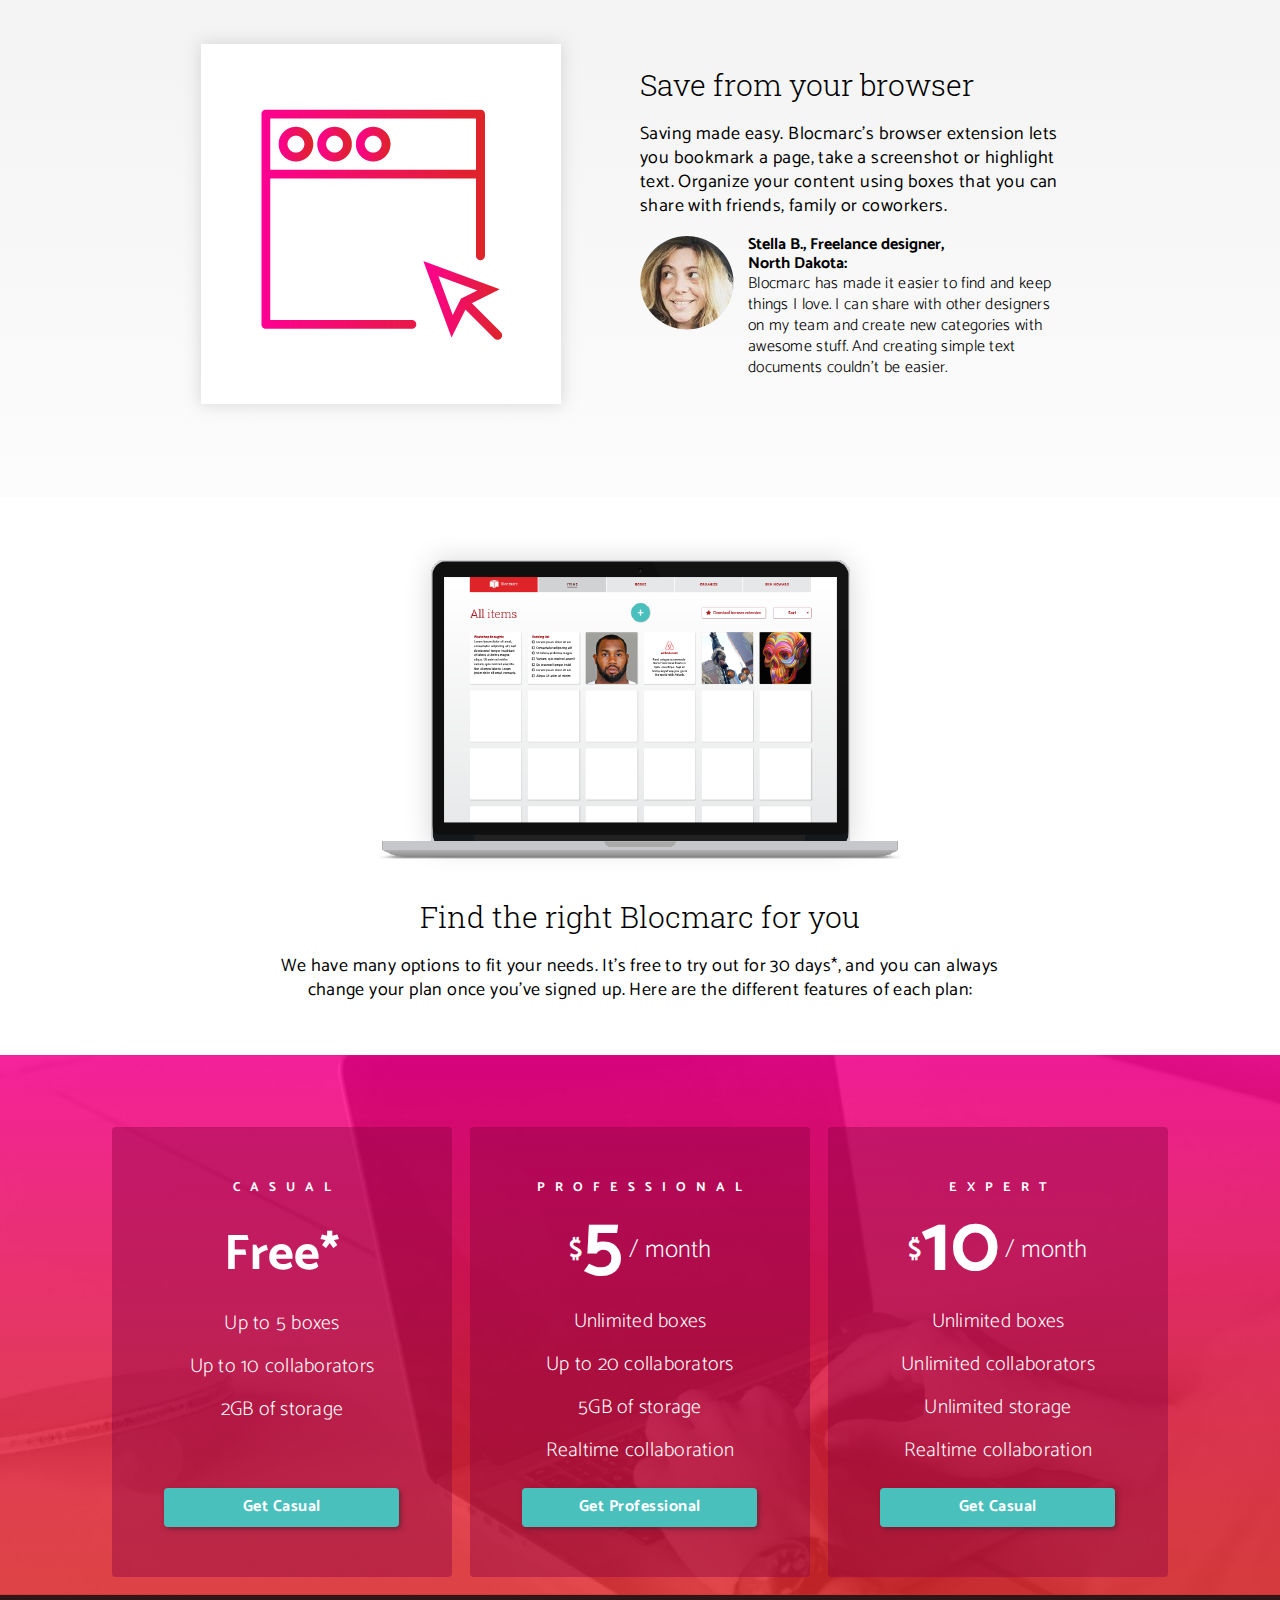
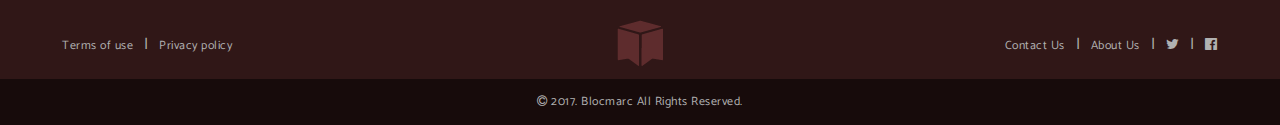
==== commit aa4756dc: "fixed-extra-scrollbar" ====
--- a/index.html
+++ b/index.html
@@ -18,7 +18,6 @@
   <link rel="stylesheet" href="css/animate.css">
   <link rel="stylesheet" href="css/style.css">
 
-  <script src="https://code.jquery.com/jquery-1.10.2.js"></script>
 
 
 </head>
@@ -327,12 +326,20 @@
     </div>
   </footer>
 
+<script src="https://code.jquery.com/jquery-1.10.2.js"></script>
+
+
+<!-- <script async src="//fiddle.jshell.net/esterangelicaazevedo/56jtv91e/embed/"></script> 
+ -->
+
 <script>
 
+// $(document).ready(function(){
+
   var nb = $(".navbar");
 
   $(window).scroll(function() {
-    if( $(this).scrollTop() > 600 ){
+    if( $(this).scrollTop() > 550 ){
       nb.addClass("navbar-scrolled");
     }
     else {
@@ -340,8 +347,71 @@
     }
   });
 
+  // var aChildren = $(".navbar li").children(); // find the a children of the list items
+  //       var aArray = []; // create the empty aArray
+  //       for (var i=0; i < aChildren.length; i++) {    
+  //           var aChild = aChildren[i];
+  //           var ahref = $(aChild).attr('href');
+  //           aArray.push(ahref);
+  //       } // this for loop fills the aArray with attribute href values
+
+  //       $(window).scroll(function(){
+  //           var windowPos = $(window).scrollTop(); // get the offset of the window from the top of page
+  //           var windowHeight = $(window).height(); // get the height of the window
+  //           var docHeight = $(document).height();
+            
+  //           for (var i=0; i < aArray.length; i++) {
+  //               var theID = aArray[i];
+  //               var divPos = $(theID).offset().top; // get the offset of the div from the top of page
+  //               var divHeight = $(theID).height(); // get the height of the div in question
+  //               if (windowPos >= divPos && windowPos < (divPos + divHeight)) {
+  //                   $("a[href='" + theID + "']").addClass("nav-active");
+  //               } else {
+  //                   $("a[href='" + theID + "']").removeClass("nav-active");
+  //               }
+  //           }
+
+  //           if(windowPos + windowHeight == docHeight) {
+  //               if (!$("nav li:last-child a").hasClass("nav-active")) {
+  //                   var navActiveCurrent = $(".nav-active").attr("href");
+  //                   $("a[href='" + navActiveCurrent + "']").removeClass("nav-active");
+  //                   $("nav li:last-child a").addClass("nav-active");
+  //               }
+  //           }
+  //       });
+  //   });
+
+
+
+
+  // $(document).ready(function(){
+
+  //     $(window).scroll(function(){
+  //           var window_top = $(window).scrollTop() = 0; // the "12" should equal the margin-top value for nav.stick
+  //           var div_top = $('.navbar').offset().top;
+  //               if (window_top > div_top) {
+  //                   $('.navbar').addClass('navbar-scrolled');
+  //               } else {
+  //                   $('.navbar').removeClass('navbar-scrolled');
+  //               }
+  //       });
+
+        // $(function () {
+        //     //sticky menu
+        //     var headHeight = $("header").outerHeight();
+        //     $(window).scroll(function () {
+        //         if ($(window).scrollTop() > headHeight) {
+        //             $(".navbar").addClass("navbar-scrolled");
+        //         } else {
+        //             $(".navbar").removeClass("navbar-scrolled");
+        //         }
+        //     });
+
+
 </script>
 
+
+
 </body>
 
 </html>--- a/css/style.css
+++ b/css/style.css
@@ -1,6 +1,6 @@
-html, body{
+/*html, body{
   overflow-x: hidden;
-}
+}*/
 
 body {
   font-family: 'Catamaran', Helvetica, sans-serif;
@@ -488,6 +488,10 @@
   letter-spacing: .5px;
 }
 
+a.nav-active {
+    color:#ccc;
+}
+
 nav .fa {
   font-size: 31px;
   padding-bottom: 12px;
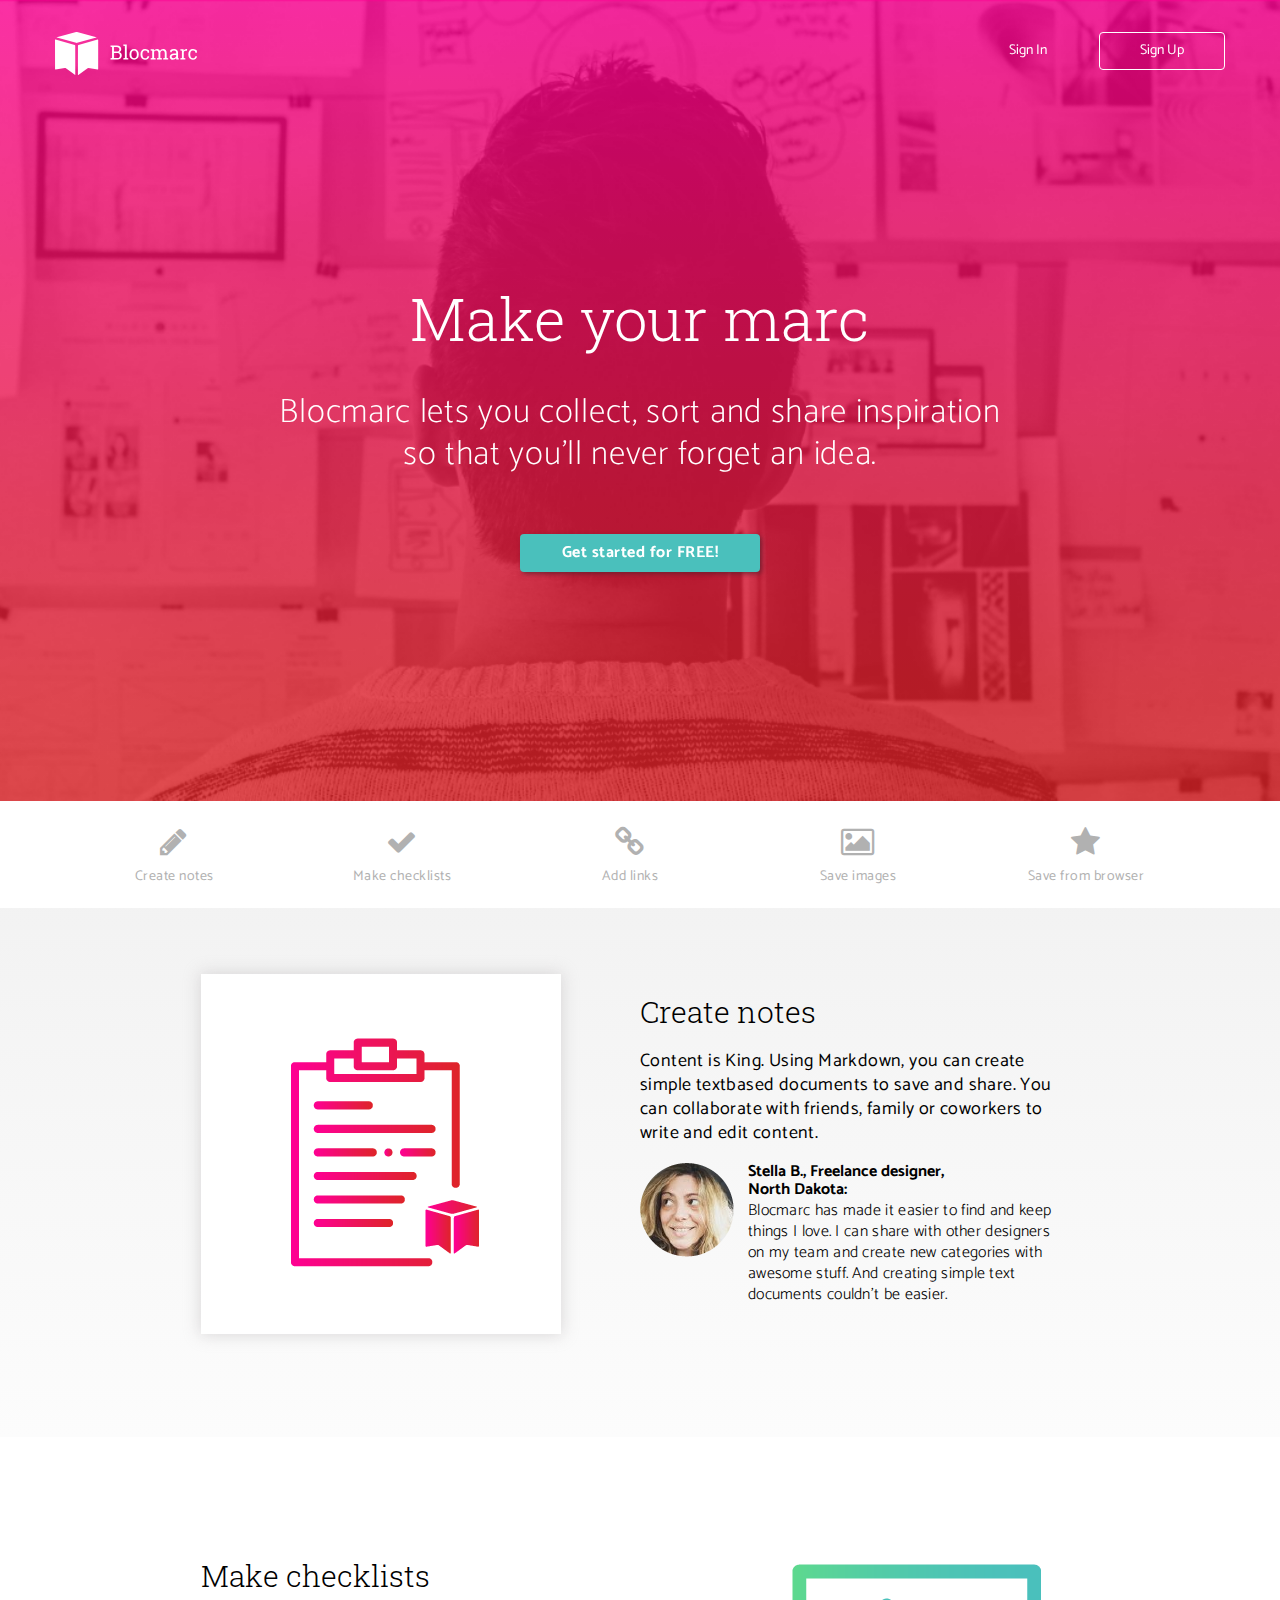
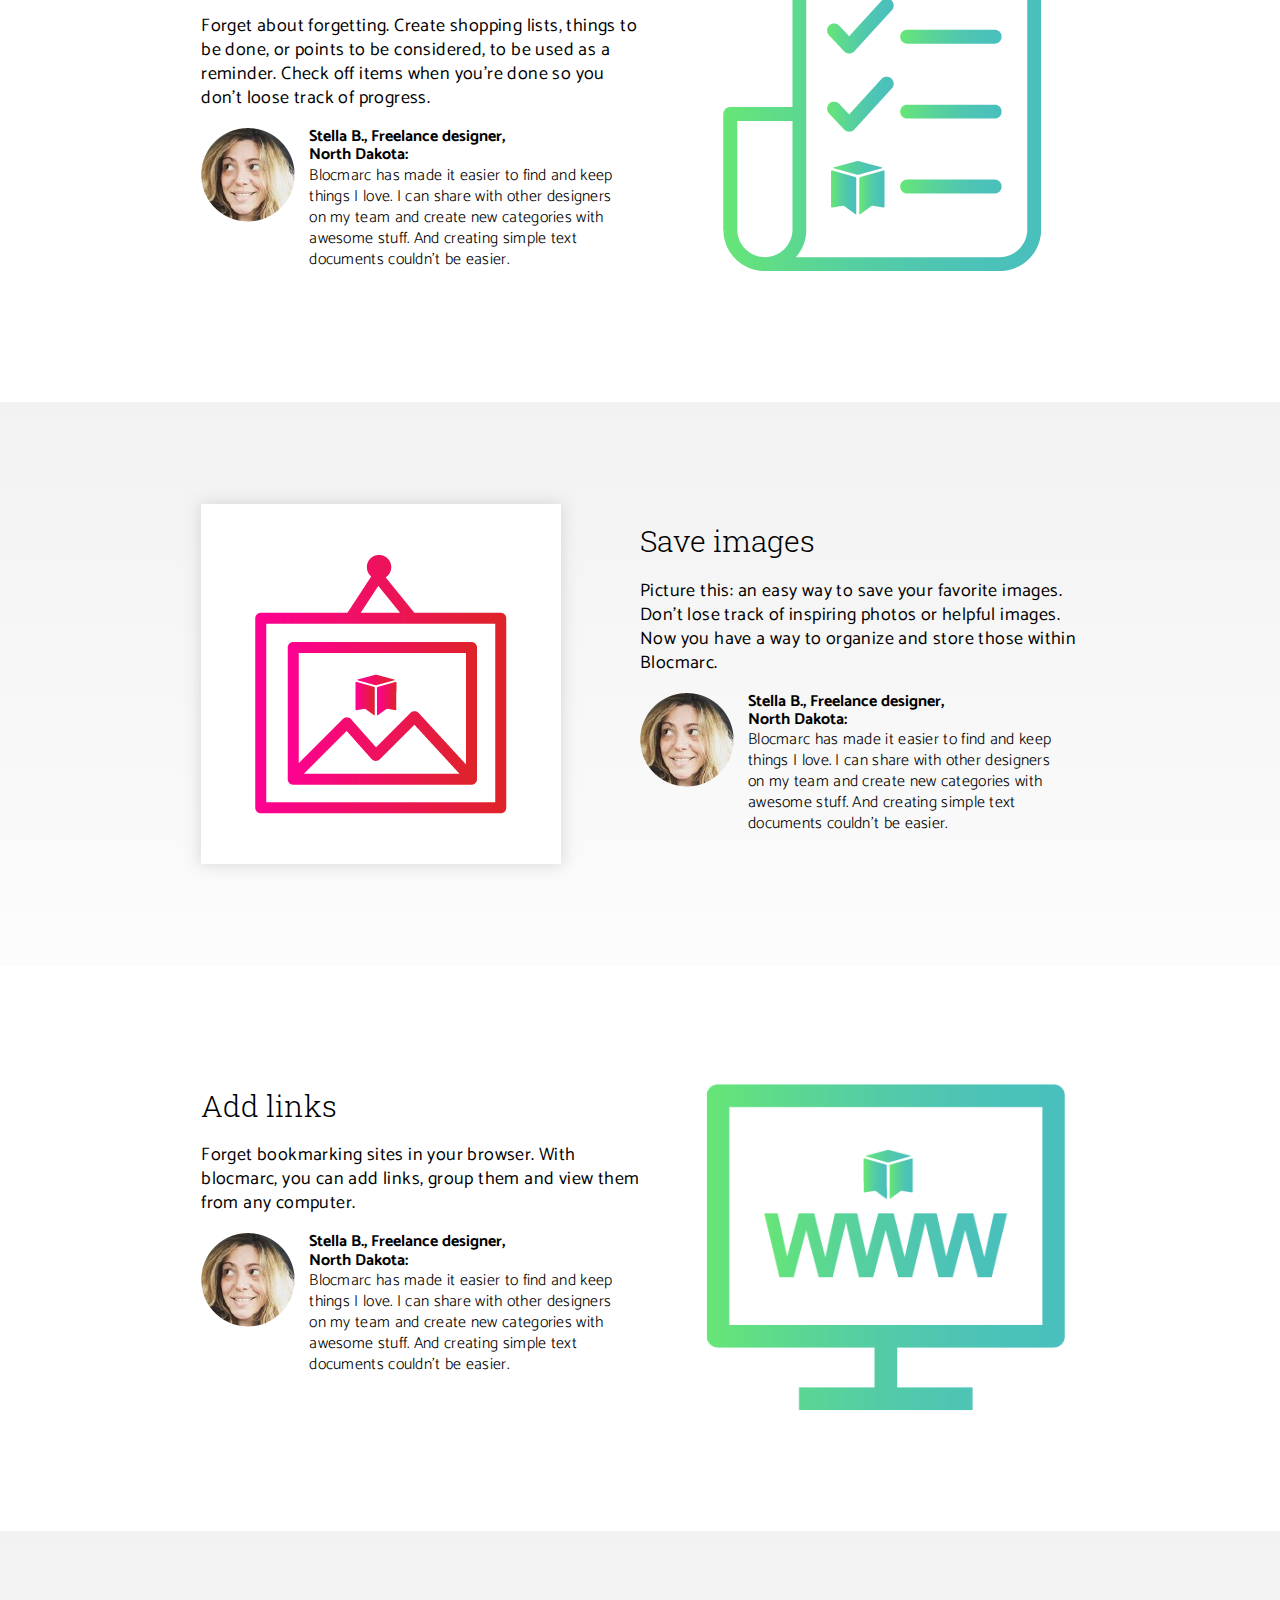
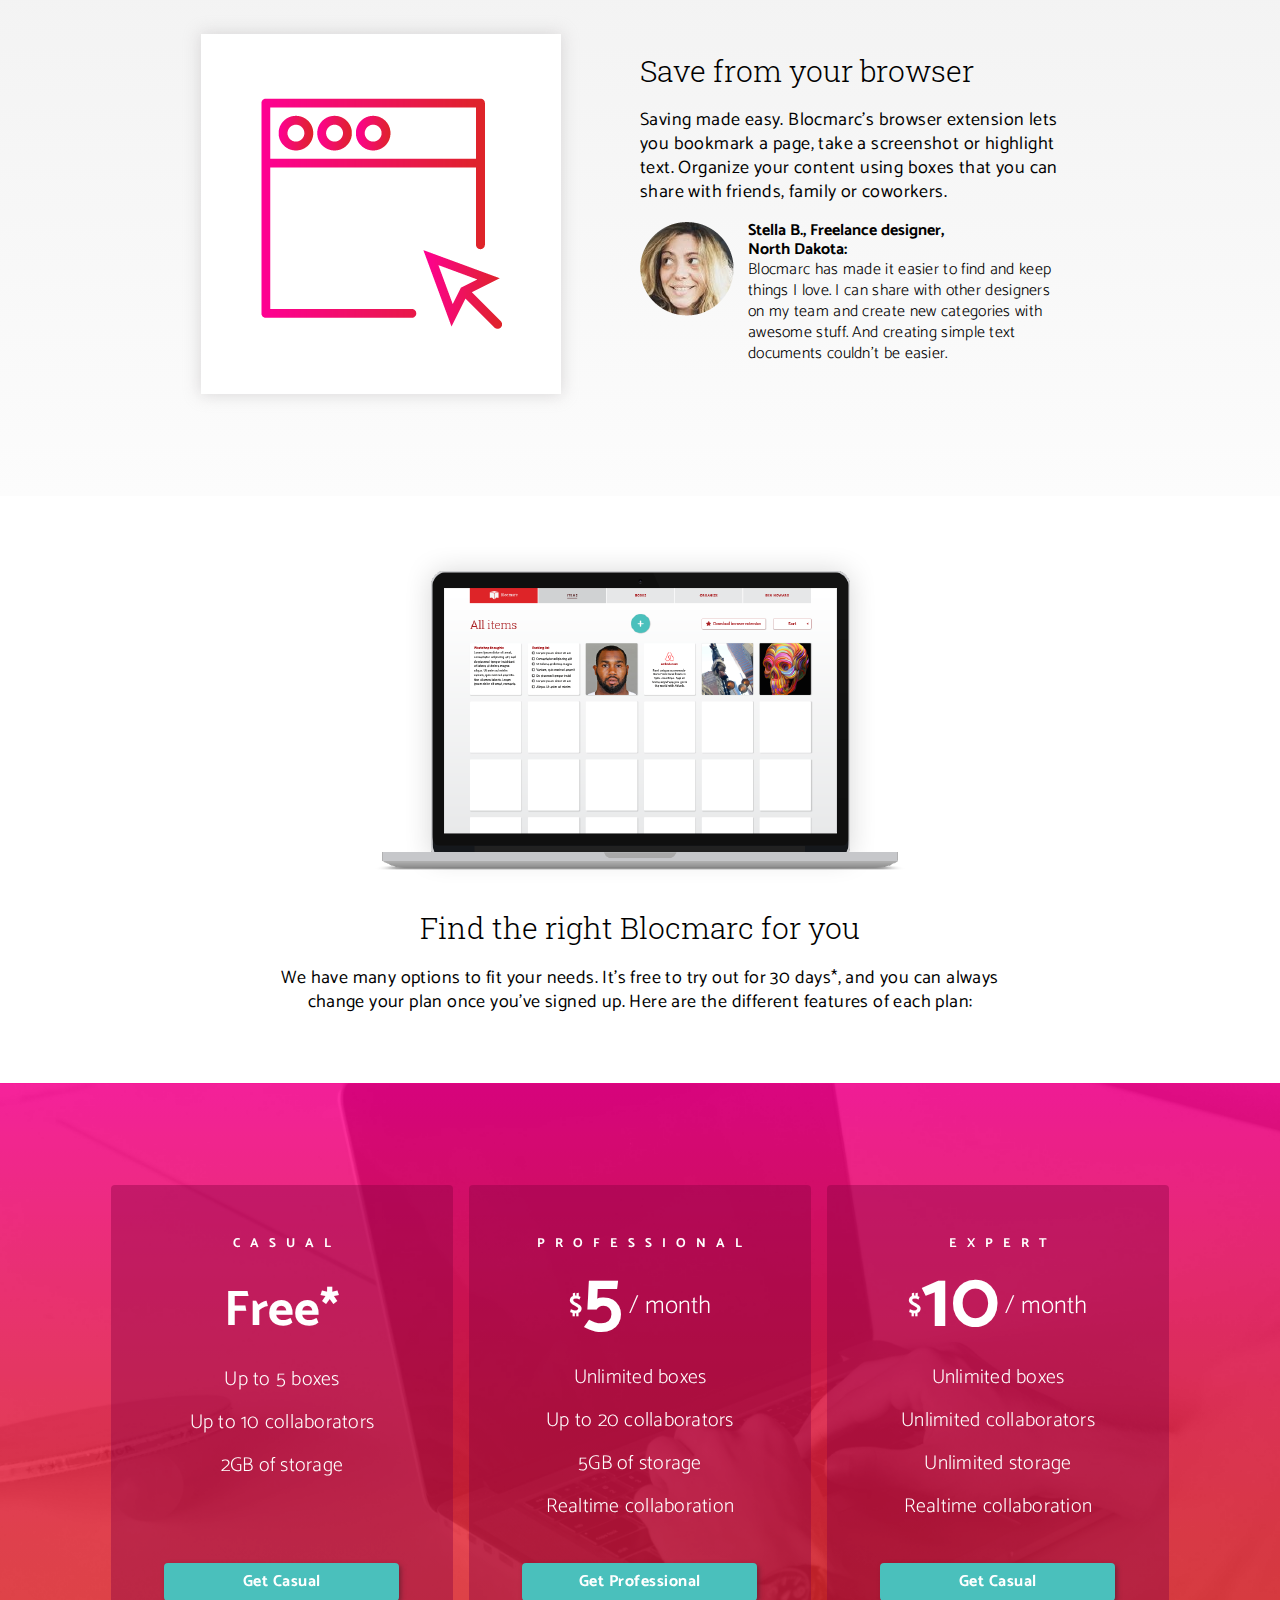
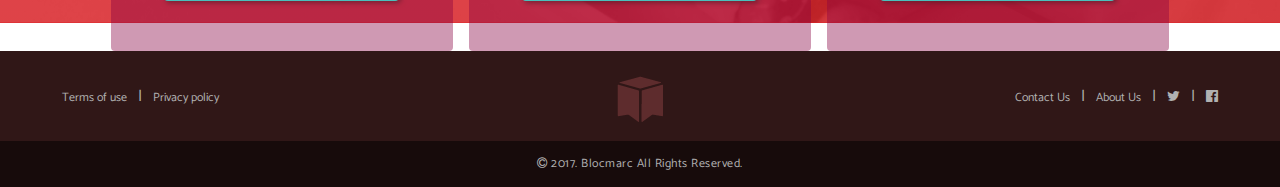
==== commit 47b0cb7d: "updated-responsiveness-sticky-nav" ====
--- a/index.html
+++ b/index.html
@@ -54,37 +54,37 @@
     <section class="navbar">
       <div class="container">
         <div class="notes-block one-fifth">
-          <ul>
-            <li><a href=""><i class="fa fa-pencil"></i></a></li>
-            <li><a href="">Create notes</a></li>
+          <ul><a href="#benefits-notes">
+            <li><i class="fa fa-pencil"></i></li>
+            <li>Create notes</li></a>
           </ul>
         </div>
 
         <div class="checklists-block one-fifth">
-          <ul>
-            <li><a href=""><i class="fa fa-check"></i></a></li>
-            <li><a href="">Make checklists</a></li>
+          <ul><a href="#benefits-checklists">
+            <li><i class="fa fa-check"></i></li>
+            <li>Make checklists</li></a>
           </ul>
         </div>
 
         <div class="web-links-block one-fifth">
-          <ul>
-            <li><a href=""><i class="fa fa-chain"></i></a></li>
-            <li><a href="">Add links</a></li>
+          <ul><a href="#benefits-link">
+            <li><i class="fa fa-chain"></i></li>
+            <li>Add links</li></a>
           </ul>
         </div>
 
         <div class="images-block one-fifth">
-          <ul>
-            <li><a href=""><i class="fa fa-image"></i></a></li>
-            <li><a href="">Save images</a></li>
+          <ul><a href="#benefits-images">
+            <li><i class="fa fa-image"></i></li>
+            <li>Save images</li></a>
           </ul>
         </div>
 
         <div class="browser-block one-fifth">
-          <ul>
-            <li><a href=""><i class="fa fa-star"></i></a></li>
-            <li><a href="">Save from browser</a></li>
+          <ul><a href="#benefits-browser">
+            <li><i class="fa fa-star"></i></li>
+            <li>Save from browser</li></a>
           </ul>
         </div>
       </div>
@@ -94,7 +94,7 @@
   <main role="main">
     
     <!-- Benefits -->
-    <section class="benefits-gray">
+    <section class="benefits-gray" id="benefits-notes">
       <div class="container">
         
         <div class="one-half">
@@ -122,7 +122,7 @@
     </section>
 
 
-    <section class="benefits-white"> 
+    <section class="benefits-white" id="benefits-checklists"> 
       <div class="container">
   
         <div class="one-half">
@@ -150,7 +150,7 @@
     </section>
 
 
-    <section class="benefits-gray">
+    <section class="benefits-gray" id="benefits-images">
       <div class="container">
 
         <div class="one-half">
@@ -177,7 +177,7 @@
     </section>
 
 
-    <section class="benefits-white">
+    <section class="benefits-white" id="benefits-link">
       <div class="container">
 
 
@@ -206,7 +206,7 @@
     </section>
     
 
-    <section class="benefits-gray">
+    <section class="benefits-gray" id="benefits-browser">
       <div class="container">
 
         <div class="one-half">
@@ -337,15 +337,33 @@
 // $(document).ready(function(){
 
   var nb = $(".navbar");
+  var tall = $(window).height();
+  var nbheight = $(".navbar").height();
+  var stick = tall - nbheight;
 
   $(window).scroll(function() {
-    if( $(this).scrollTop() > 550 ){
+    if( $(this).scrollTop() > stick ){
       nb.addClass("navbar-scrolled");
     }
     else {
       nb.removeClass("navbar-scrolled");
     }
   });
+
+
+  // var nb = $(".navbar");
+  // var tall = $(window).height();
+
+  // var stick = tall - 150;
+
+  // $(window).scroll(function() {
+  //   if( $(this).scrollTop() > stick ){
+  //     nb.addClass("navbar-scrolled");
+  //   }
+  //   else {
+  //     nb.removeClass("navbar-scrolled");
+  //   }
+  // });
 
   // var aChildren = $(".navbar li").children(); // find the a children of the list items
   //       var aArray = []; // create the empty aArray
--- a/css/style.css
+++ b/css/style.css
@@ -86,7 +86,7 @@
   /*margin:0 2% 20px;*/
 }
 
-@media (min-width: 768px) {
+@media (min-width: 700px) {
   .container {
     width: 700px;
   }
@@ -101,7 +101,7 @@
   }
 }
 
-@media (min-width: 992px) {
+@media (min-width: 991px) {
   .container {
     width: 970px;
   }
@@ -162,20 +162,22 @@
   }
 }
 
-@media (max-width: 800px) {
-  header {
-    height: 89vh;
-  }
-}
+
 
 @media (min-width: 850px) {
   header { height: 85vh; }
 }
 
-@media (max-width: 600px) {
+@media (max-width: 699px) {
   header {
     height: 100%;
     position: relative;
+  }
+}
+
+@media (min-height: 900px) {
+  header {
+    height: 89vh;
   }
 }
 
@@ -199,18 +201,24 @@
   }
 }
 
-@media (max-width: 600px) {
+@media (max-width: 699px) {
   .colorhero {
     height: 100vh;
     position: relative;
   }
 }
 
+@media (min-height: 900px) {
+  .colorhero {
+    height: 89vh;
+  }
+}
+
 header nav {
   padding:2em 0;
 }
 
-@media (max-width: 600px) {
+@media (max-width: 699px) {
   header nav {
     margin-top: 0;
     padding-top: 25%;
@@ -271,7 +279,7 @@
   float: left;
 }
 
-@media (max-width: 600px) {
+@media (max-width: 699px) {
   header .site-logo img {
     float: none;
   }
@@ -286,7 +294,7 @@
   position: relative;
 }
 
-@media (max-width: 600px) {
+@media (max-width: 699px) {
   header .hero {
     padding: 0 7%;
   }
@@ -297,22 +305,35 @@
   margin-top: 8%;
 }
 
+
+@media (max-width: 800px) {
+  header .hero h1 {
+    margin-top: 14%;
+  }
+}
+
 @media (min-height: 900px) {
   header .hero h1 {
-    margin-top: 20%;
+    margin-top: 15%;
     margin-bottom: 40px;
     font-size: 60px;
   }
 }
 
-@media (max-width: 800px) {
+@media (min-height: 1000px) {
   header .hero h1 {
-    margin-top: 35%;
-    font-size: 56px;
-  }
-}
-
-@media (max-width: 600px) {
+    margin-top: 33%;
+  }
+}
+
+
+@media (min-width: 1800px) {
+  header .hero h1 {
+    margin-top: 20%;
+  }
+}
+
+@media (max-width: 699px) {
   header .hero h1 {
     margin-top: 0%;
   }
@@ -350,6 +371,12 @@
   }
 }
 
+@media (max-width: 900px) {
+  header .hero h2 br {
+    display: none;
+  }
+}
+
 header > img {
   position: absolute;
   width: 100%;
@@ -370,7 +397,7 @@
 }*/
 
 
-@media (max-width: 600px) {
+@media (max-width: 699px) {
   .sign-in-up {
     display: none;
   }
@@ -413,7 +440,7 @@
   font-weight: 100;
 }
 
-@media (max-width: 600px) {
+@media (max-width: 699px) {
   .btn-mobile-sign-in {
     display: block;
   }
@@ -428,26 +455,26 @@
   top: 85vh;
 }
 
-@media (min-height: 900px) {
-  nav {
-    top: 88vh;
-  }
-}
-
+/*
 @media (max-width: 800px) {
   nav {
     top: 89vh;
   }
 }
+*/
+@media (min-height: 900px) {
+  nav {
+    top: 89vh;
+  }
+}
 
 .navbar {
   position: relative;
   width: 100%;
-  height: 15vh;
   background-color: #FFFFFF;
-  padding-top: 16px;
   top: 0;
   z-index: 1000;
+  padding: 25px 0px 23px 0px;
 }
 
 .navbar-scrolled {
@@ -457,7 +484,7 @@
   box-shadow: 0 2px 3px rgba(0,0,0,.1);
 }
 
-@media (min-height: 900px) {
+/*@media (min-height: 900px) {
   nav .navbar {
     height: 14vh;
   }
@@ -468,11 +495,12 @@
     height: 11vh;
   }
 }
-
+*/
 nav ul {
   text-align: center;
   float: center;
-  padding-left: 0;
+  padding: 0;
+  margin: 0;
 }
 
 nav ul > li {
@@ -481,11 +509,12 @@
   color: #b1b1b1
 }
 
-nav ul > li > a {
+nav ul > a {
   text-decoration: none;
   color: #b1b1b1;
   font-size: 14px;
   letter-spacing: .5px;
+  list-style-type: none;
 }
 
 a.nav-active {
@@ -522,7 +551,7 @@
   width: 19%;
 }
 
-@media (max-width: 600px) {
+@media (max-width: 699px) {
   .navbar {
     display: none;
   }
@@ -538,13 +567,13 @@
   top: 85vh;
 }
 
-@media (max-width: 800px) {
+/*@media (max-width: 800px) {
   main {
     top: 89vh;
   }
-}
-
-@media (max-width: 600px) {
+}*/
+
+@media (max-width: 699px) {
   main {
     top: 0;
   }
@@ -553,17 +582,18 @@
 .benefits-gray {
   width: 100%;
   background: linear-gradient(180deg, rgba(242, 242, 242, 1) 0%, rgba(252, 252, 252, 1) 100%);
-  height: 85vh;
+  padding: 10% 0;
 }
 
 @media (min-height: 900px) {
   .benefits-gray {
-    height: 62vh;
     width: 100%;
-  }
-}
-
-@media (max-width: 1050px) {
+    padding: 8% 0;
+
+  }
+}
+
+/*@media (max-width: 1050px) {
   .benefits-gray {
     height: 70vh;
   }
@@ -573,16 +603,15 @@
   .benefits-gray {
     height: 65vh;
   }
-}
-
-@media (max-width: 600px) {
+}*/
+
+@media (max-width: 699px) {
   .benefits-gray {
     height: 100%;
   }
 }
 
 .benefits-img-left {
-  margin-top: 18%;
   margin-left: 25%;
   position: relative;
   width: 360px;
@@ -597,9 +626,8 @@
   }
 }
 
-@media (max-width: 800px) {
+@media (max-width: 991px) {
   .benefits-img-left {
-    margin-top: 7%;
     margin-left: auto;
     margin-right: auto;
     width: 300px;
@@ -607,7 +635,7 @@
   }
 }
 
-@media (max-width: 600px) {
+@media (max-width: 699px) {
   .benefits-img-left {
     margin-top: 10%;
     margin-left: auto;
@@ -630,7 +658,7 @@
   margin: auto;
 }
 
-@media (max-width: 600px) {
+@media (max-width: 699px) {
   .benefits-img-left img {
     max-height: 72%;
   }
@@ -649,14 +677,13 @@
   margin: auto;
 }
 
-@media (max-width: 600px) {
+@media (max-width: 699px) {
   #clipboard {
     width: 60%;
   }
 }
 
 .benefits-text-right {
-  margin-top: 22%;
   width: 75%;
 }
 
@@ -666,13 +693,13 @@
   }
 }
 
-@media (max-width: 800px) {
+@media (max-width: 991px) {
   .benefits-text-right h1 {
     text-align: center;
   }
 }
 
-@media (max-width: 600px) {
+@media (max-width: 699px) {
   .benefits-text-right {
     margin-top: 8%;
   }
@@ -681,7 +708,7 @@
   }
 }
 
-@media (max-width: 800px) {
+@media (max-width: 991px) {
   .benefits-text-right {
     margin-top: 2%;
     margin-left: auto;
@@ -693,13 +720,13 @@
   text-align: left;
 }
 
-@media (max-width: 800px) {
+@media (max-width: 991px) {
     .benefits-text-right p {
     text-align: center;
   }
 }
 
-@media (max-width: 600px) {
+@media (max-width: 699px) {
    .benefits-text-right p {
     text-align: center;
   }
@@ -711,7 +738,7 @@
   position: relative;
 }
 
-@media (max-width: 800px) {
+@media (max-width: 991px) {
   .benefits {
     width: 94%;
     margin-left: auto;
@@ -726,7 +753,7 @@
   vertical-align: top;
 }
 
-@media (max-width: 600px) {
+@media (max-width: 699px) {
   .benefits img {
     display: block;
     position: relative;
@@ -742,13 +769,13 @@
   width: 70%;
 }
 
-@media (max-width: 800px) {
+@media (max-width: 991px) {
   .benefits div h5 br {
     display: none;
   }
 }
 
-@media (max-width: 600px) {
+@media (max-width: 699px) {
   .benefits div {
     width: 100%;
   }
@@ -768,17 +795,18 @@
 .benefits-white {
   width: 100%;
   background: white;
-  height: 85vh;
+  padding: 10% 0;
 }
 
 @media (min-height: 900px) {
   .benefits-white {
-    height: 62vh;
     width: 100%;
-  }
-}
-
-@media (max-width: 1050px) {
+    padding: 8% 0;
+
+  }
+}
+
+/*@media (max-width: 1050px) {
   .benefits-white {
     height: 70vh;
   }
@@ -788,9 +816,9 @@
   .benefits-white {
     height: 65vh;
   }
-}
-
-@media (max-width: 600px) {
+}*/
+
+@media (max-width: 699px) {
   .benefits-white {
     height: 100%;
   }
@@ -800,36 +828,33 @@
 
 
 .benefits-text-left {
-  margin-top: 16%;
   width: 75%;
   position: relative;
   float: right;
 }
 
-@media (max-width: 800px) {
+@media (max-width: 991px) {
+  #flip {
+    position: absolute;
+  }
+}
+
+@media (max-width: 699px) {
   #flip {
     position: absolute;
     margin-top: 32px;
   }
 }
 
-@media (max-width: 600px) {
-  #flip {
-    position: absolute;
-    margin-top: 32px;
-  }
-}
-
-@media (max-width: 800px) {
+@media (max-width: 991px) {
   #flip2 {
     position: absolute;
-    margin-top: 32px;
-  }
-}
-
-@media (max-width: 800px) {
+  }
+}
+
+@media (max-width: 991px) {
   .benefits-text-left {
-    margin-top: 368px;
+    margin-top: 330px;
     margin-left: auto;
     margin-right: auto;
     float: none;
@@ -839,7 +864,7 @@
   }
 }
 
-@media (max-width: 600px) {
+@media (max-width: 699px) {
   .benefits-text-left {
     margin-top: 250px;
     margin-left: auto;
@@ -855,7 +880,7 @@
   text-align: left;
 }
 
-@media (max-width: 800px) {
+@media (max-width: 991px) {
    .benefits-text-left p {
     text-align: center;
   }
@@ -876,14 +901,13 @@
 }
 
 .benefits-img-right {
-  margin-top: 15%;
   margin-left: 10%;
   position: relative;
   width: 360px;
   height: 360px;
 }
 
-@media (max-width: 800px) {
+@media (max-width: 991px) {
   .benefits-img-right {
     margin-top: 10px;
     margin-left: auto;
@@ -893,7 +917,7 @@
     }
 }
 
-@media (max-width: 600px) {
+@media (max-width: 699px) {
   .benefits-img-right {
     margin-top: 0;
     margin-left: auto;
@@ -916,7 +940,7 @@
   margin: auto;
 }
 
-@media (max-width: 600px) {
+@media (max-width: 699px) {
   .benefits-img-right img {
     left: 0;
   }
@@ -929,19 +953,23 @@
   padding-top: 2%;
 }
 
-@media (max-width: 800px) {
+#laptop-bottom {
+  padding: 1% 0 4% 0;
+}
+
+/*@media (max-width: 800px) {
   #laptop-bottom {
     height: 53vh;
   }
-}
-
-@media (max-width: 600px) {
+}*/
+
+@media (max-width: 699px) {
   #laptop-bottom {
     height: 100%;
   }
 }
 
-@media (max-width: 600px) {
+@media (max-width: 699px) {
   .laptop {
     width: 75%;
     margin-left: auto;
@@ -961,13 +989,13 @@
   margin-right: auto;
 }
 
-@media (max-width: 600px) {
+@media (max-width: 699px) {
   .laptop p {
     padding-bottom: 20px;
   }
 }
 
-@media (max-width: 600px) {
+@media (max-width: 699px) {
   .laptop p br {
     display: none;
   }
@@ -977,7 +1005,7 @@
   display: none;
 }
 
-@media (max-width: 600px) {
+@media (max-width: 699px) {
   .laptop .laptop-image {
     display: none;
   }
@@ -997,16 +1025,15 @@
   background: linear-gradient(180deg, rgba(254, 0, 146, 1) 0%, rgba(242, 14, 106, 1) 28.53%, rgba(231, 26, 70, 1) 59.11%, rgba(224, 33, 48, 1) 84.03%, rgba(222, 36, 40, 1) 100%);
   position: relative;
   width: 100%;
-  height: 85vh;
-}
-
-@media (min-height: 900px) {
+}
+
+/*@media (min-height: 900px) {
   .color-bottom-hero {
     height: 60vh;
   }
 }
-
-@media (max-width: 1050px) {
+*/
+/*@media (max-width: 1050px) {
   .color-bottom-hero {
     height: 75vh;
   }
@@ -1017,8 +1044,8 @@
     height: 51vh;
   }
 }
-
-@media (max-width: 600px) {
+*/
+@media (max-width: 699px) {
   .color-bottom-hero {
     height: 100%;
   }
@@ -1026,6 +1053,7 @@
 
 .pricing .container {
   width: 1074px;
+  padding: 8% 0;
 }
 
 @media (max-width: 1050px) {
@@ -1034,22 +1062,21 @@
   }
 }
 
-@media (max-width: 800px) {
+@media (max-width: 991px) {
   .pricing .container {
     width: 700px;
   }
 
-@media (max-width: 600px) {
+@media (max-width: 699px) {
   .pricing .container {
     width: 100%;
-    padding-top: 20px;
+    padding-top: 25px;
     padding-bottom: 40px;
   }
 }
 
 }
 .pricing {
-  height: 85vh;
   color: #FFFFFF;
   background-image: url(../images/herobottom.png);
   background-size: cover;
@@ -1064,7 +1091,7 @@
   }
 }
 
-@media (max-width: 1050px) {
+/*@media (max-width: 1050px) {
   .pricing {
     height: 75vh;
   }
@@ -1075,8 +1102,8 @@
     height: 51vh;
   }
 }
-
-@media (max-width: 600px) {
+*/
+@media (max-width: 767px) {
   .pricing {
     height: 100%;
     background-image: none;
@@ -1084,15 +1111,15 @@
 }
 
 .pricing-box {
-  width: 340px;
-  height: 450px;
   background: rgba(134, 0, 66, .4);
   border-radius: 4px;
   display: block;
   margin-left: auto;
   margin-right: auto;
-  margin-top: 20%;
-  position: relative;
+  position: relative;
+  padding: 52px 0;
+  height: 362px;
+  width: 342px;
 
 }
 
@@ -1102,33 +1129,39 @@
   }
 }
 
-@media (max-width: 800px) {
+@media (max-width: 991px) {
   .pricing-box {
     width: 220px;
-    height: 424px;
-  }
-}
-
-@media (max-width: 600px) {
+    height: 360px;
+  }
+}
+
+@media (max-width: 767px) {
+  .pricing-box {
+    width: 222px;
+    height: 320px;
+    margin-top: 15px;
+  }
+}
+
+@media (max-width: 699px) {
   .pricing-box {
     width: 82%;
-    height: 400px;
-    margin-top: 15px;
   }
 }
 
 .pricing-box h3 {
     text-align: center;
-    padding-top: 16%;
     letter-spacing: 10px;
     left: 0;
     right: 0;
     top: 0;
     text-indent: 10px;
     font-size: 13px;
-}
-
-@media (max-width: 800px) {
+
+}
+
+@media (max-width: 991px) {
   .pricing-box h3 {
     letter-spacing: 6px;
   }
@@ -1169,7 +1202,7 @@
   letter-spacing: .25px;
 }
 
-@media (max-width: 600px) {
+@media (max-width: 767px) {
   .pricing-box ul li {
     margin-bottom: 13px;
   }
@@ -1186,10 +1219,10 @@
     text-align: center;
 }
 
-@media (max-width: 800px) {
+@media (max-width: 991px) {
   .pricing-box .btn {
-    bottom: 10px;
-    left: 10px;
+/*    bottom: 10px;
+*/    left: 10px;
     right: 10px;
     width: 123px;
   }
@@ -1210,22 +1243,34 @@
     padding-top: 25px;
 }
 
-@media (max-width: 800px) {
+/*@media (max-width: 800px) {
   footer {
     top: 89vh;
   }
 }
-
-@media (max-width: 600px) {
+*/
+@media (max-width: 767px) {
+  footer {
+    top: 85vh;
+    padding-top: 20px;
+  }
+}
+
+@media (max-width: 699px) {
   footer {
     top: 0;
-    padding-top: 20px;
   }
 }
 
 .footer-nav-block {
-  height: 100%;
+  height: 65px;
   color: #b1b1b1;
+}
+
+@media (max-width: 699px) {
+  .footer-nav-block {
+    height: 130px;
+  }
 }
 
 .links-block {
@@ -1235,9 +1280,10 @@
 .links-right ul {
   display: block;
   float: right;
-}
-
-@media (max-width: 600px) {
+  padding-top: 12px;
+}
+
+@media (max-width: 699px) {
   .links-right ul {
     float: none;
   }
@@ -1246,11 +1292,12 @@
 .links-left ul {
   display: block;
   float: left;
-}
-
-@media (max-width: 600px) {
+  padding-top: 12px;
+}
+
+@media (max-width: 699px) {
   .links-left ul {
-    margin-top: 60px;
+    margin-top: 52px;
     margin-bottom: 0;
     float: none;
   }
@@ -1263,13 +1310,15 @@
 
 .links-block li a {
   font-size: 12px;
+  text-decoration: none;
+  color: #b1b1b1;
 }
 
 .links-block .fa {
   font-size: 14px;
 }
 
-@media (max-width: 600px) {
+@media (max-width: 699px) {
   .links-middle {
     position: absolute;
   }
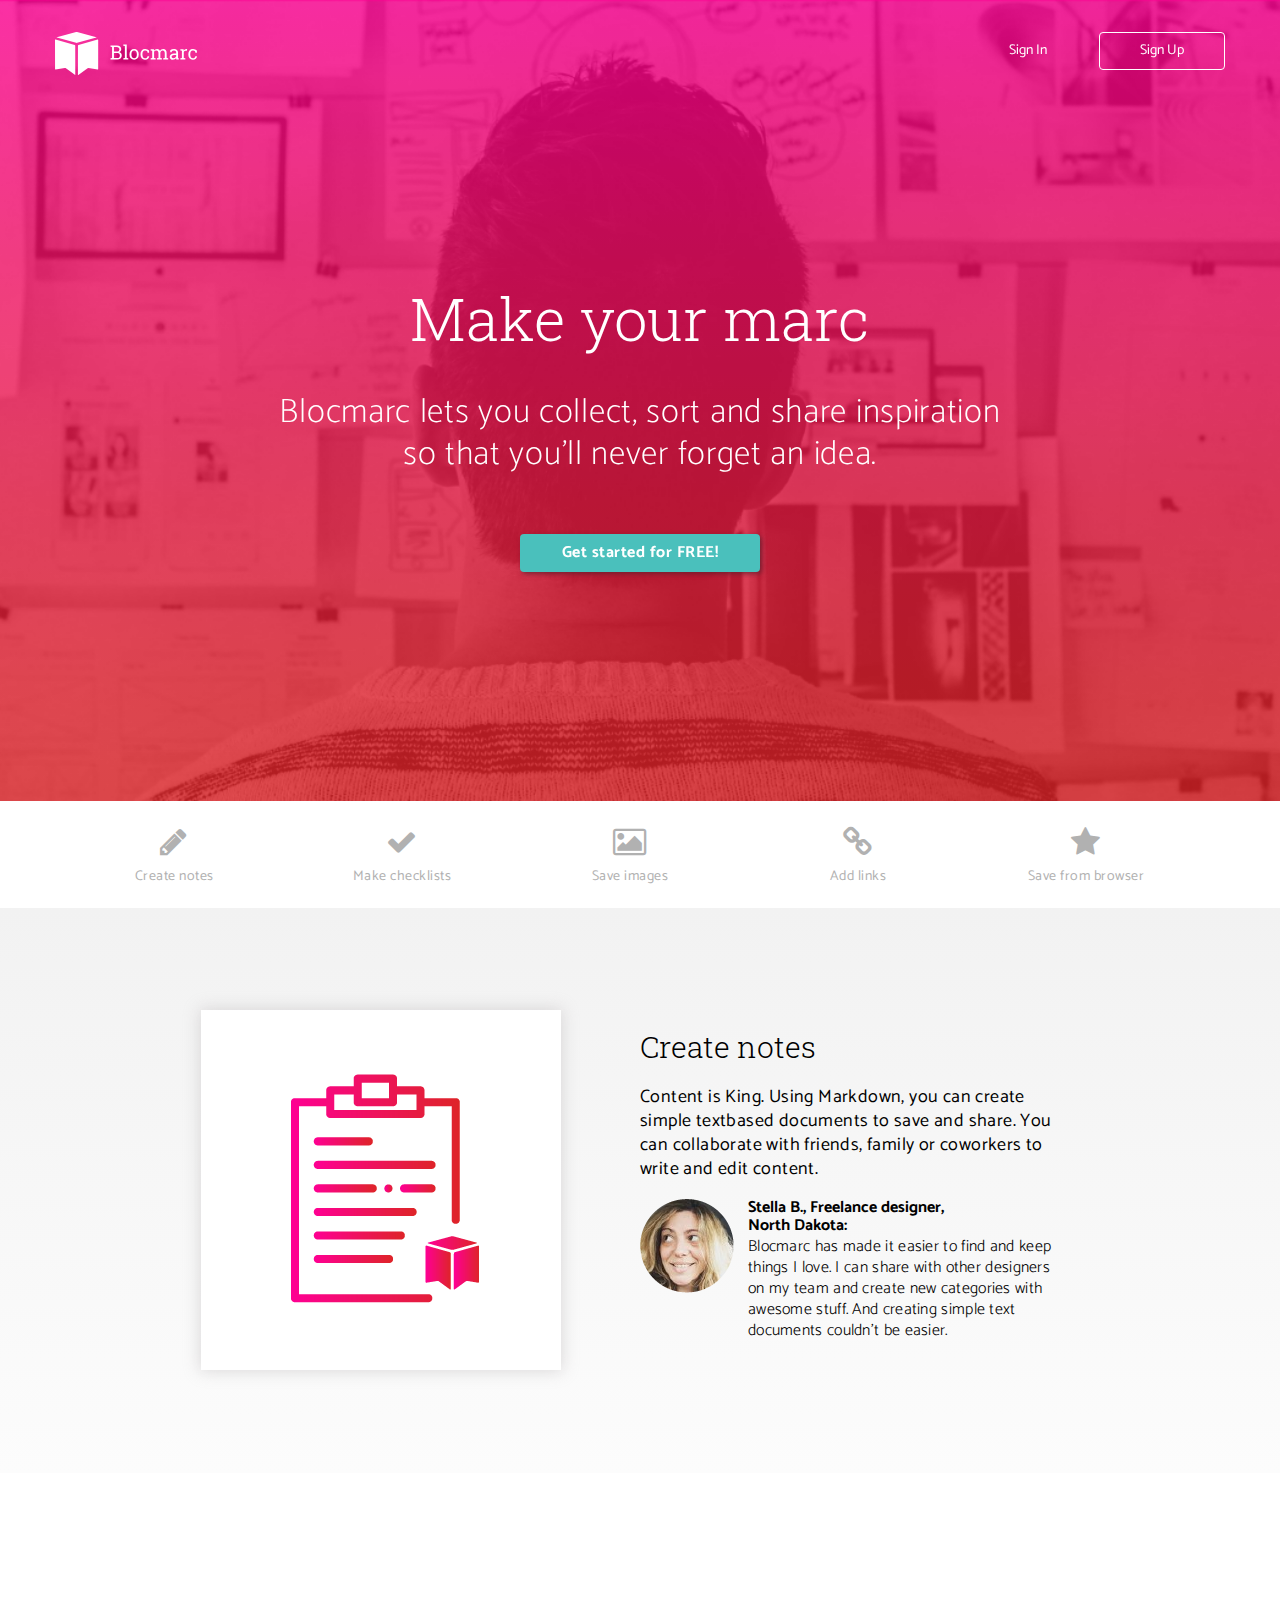
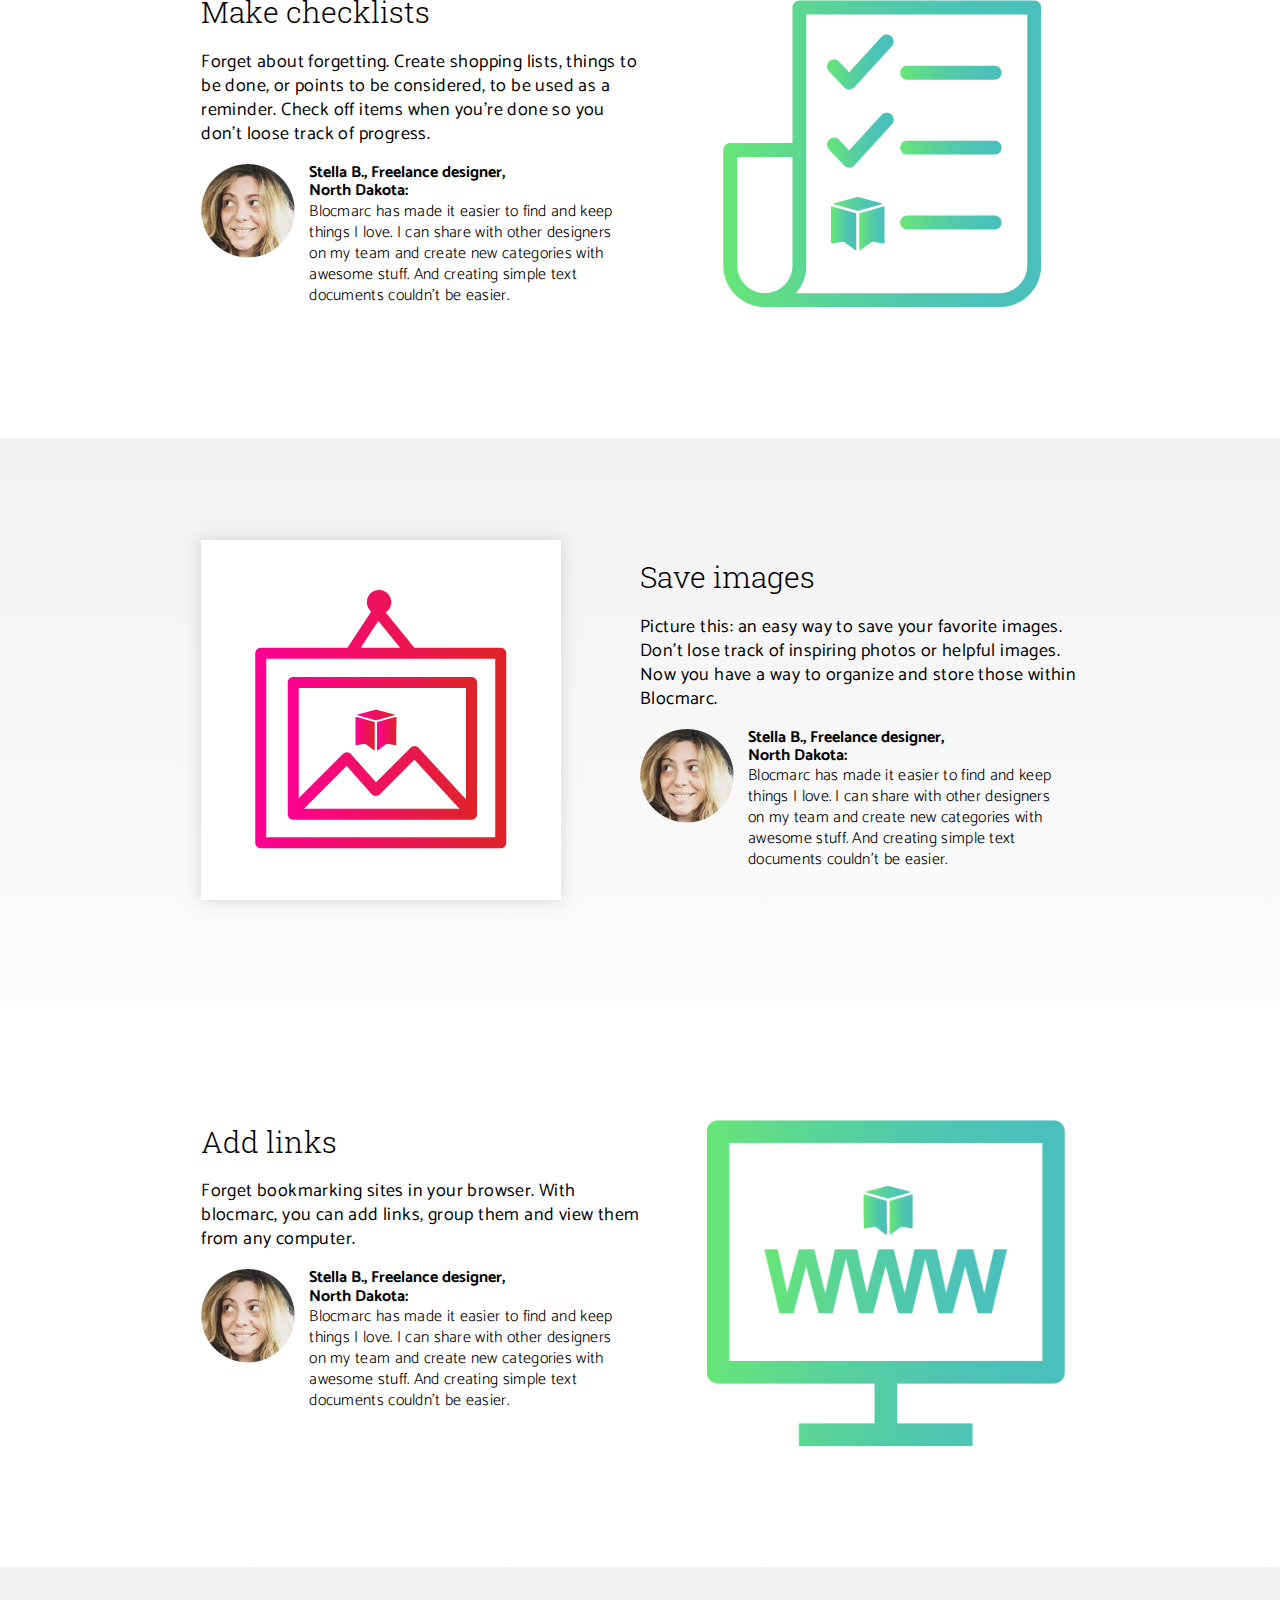
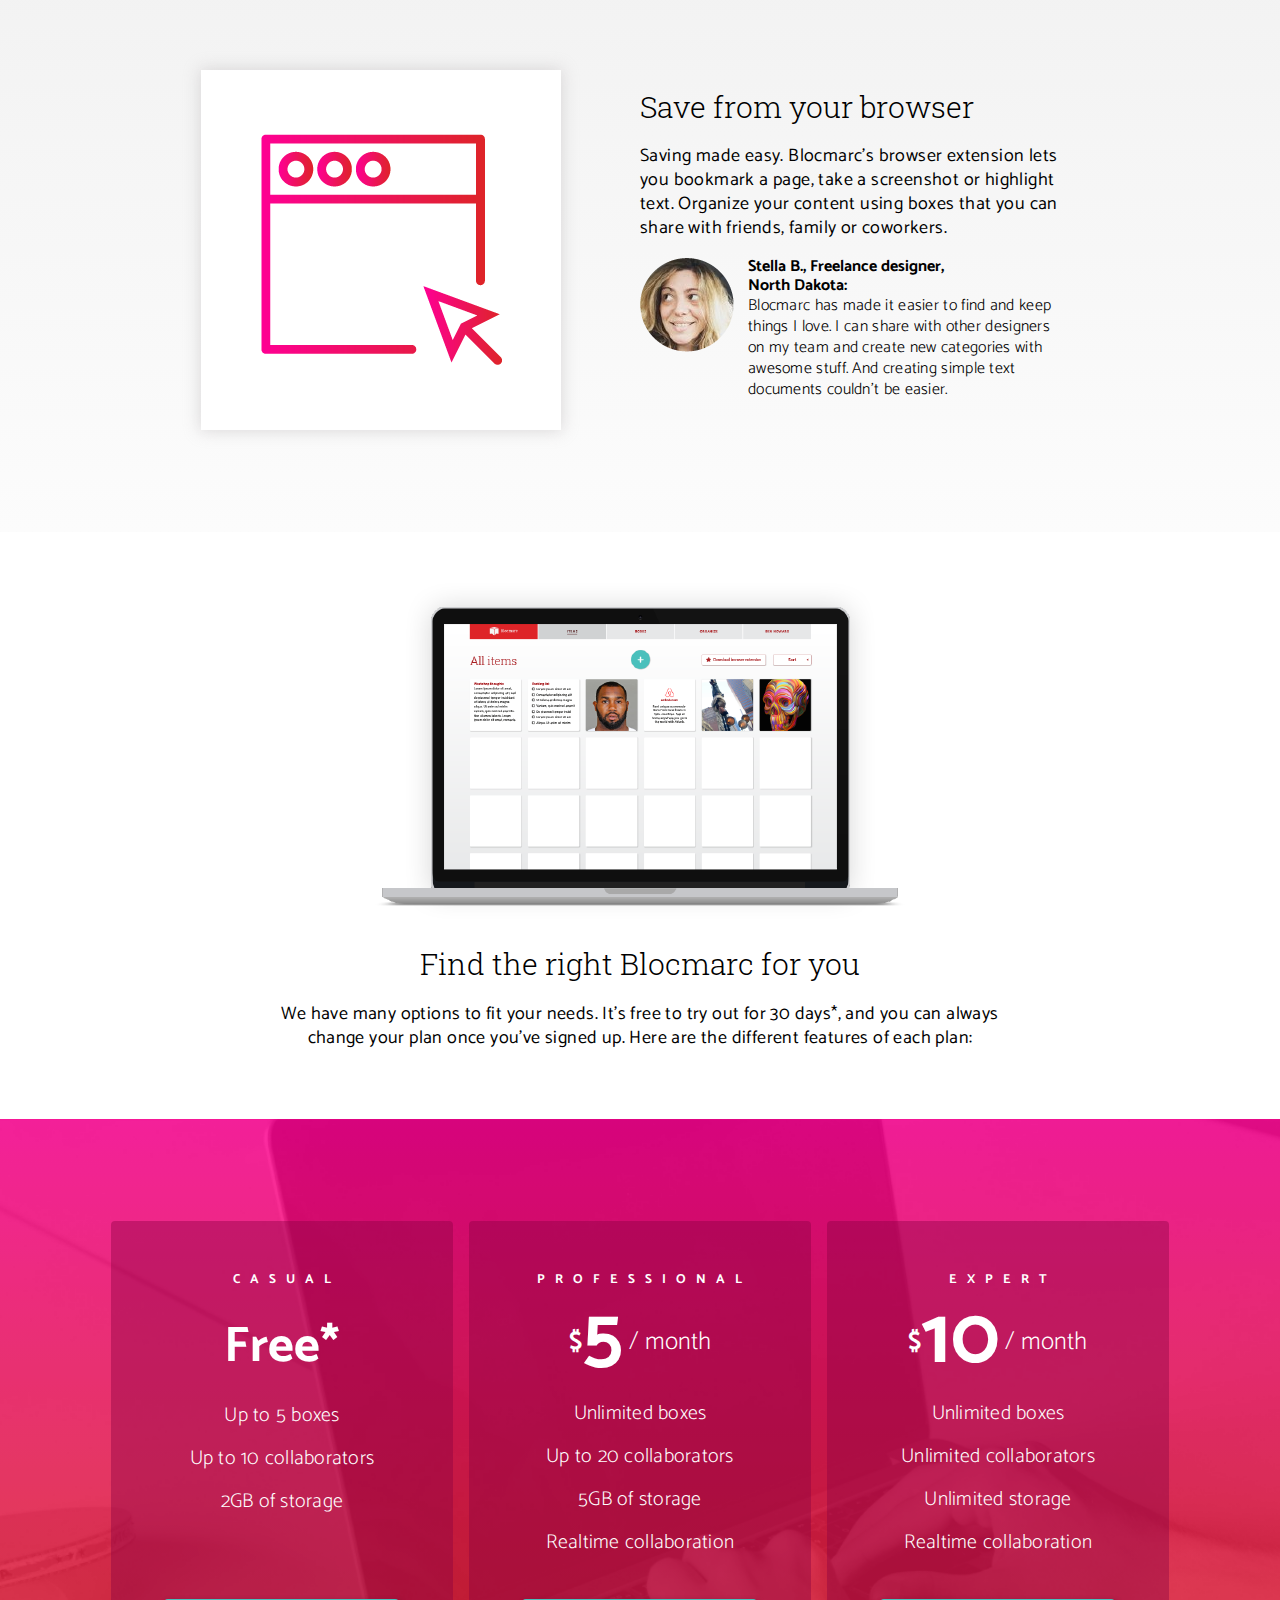
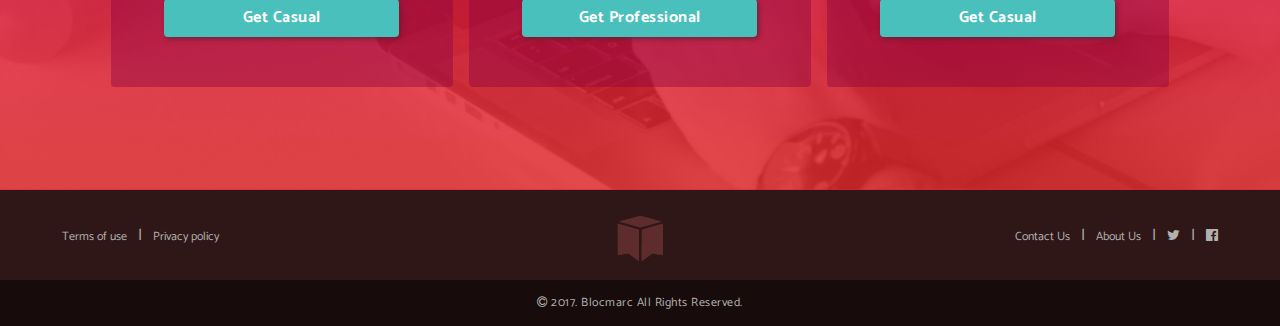
==== commit 4b20e8f5: "fixed-sticky-nav-bugs" ====
--- a/index.html
+++ b/index.html
@@ -51,44 +51,46 @@
   <!-- Navbar -->
 
   <nav>
-    <section class="navbar">
-      <div class="container">
-        <div class="notes-block one-fifth">
-          <ul><a href="#benefits-notes">
-            <li><i class="fa fa-pencil"></i></li>
-            <li>Create notes</li></a>
-          </ul>
-        </div>
-
-        <div class="checklists-block one-fifth">
-          <ul><a href="#benefits-checklists">
-            <li><i class="fa fa-check"></i></li>
-            <li>Make checklists</li></a>
-          </ul>
-        </div>
-
-        <div class="web-links-block one-fifth">
-          <ul><a href="#benefits-link">
-            <li><i class="fa fa-chain"></i></li>
-            <li>Add links</li></a>
-          </ul>
-        </div>
-
-        <div class="images-block one-fifth">
-          <ul><a href="#benefits-images">
-            <li><i class="fa fa-image"></i></li>
-            <li>Save images</li></a>
-          </ul>
-        </div>
-
-        <div class="browser-block one-fifth">
-          <ul><a href="#benefits-browser">
-            <li><i class="fa fa-star"></i></li>
-            <li>Save from browser</li></a>
-          </ul>
-        </div>
-      </div>
-    </section>  
+    <div class="navbar-wrapper">
+      <section class="navbar">
+        <div class="container">
+          <div class="notes-block one-fifth">
+            <ul><a href="#benefits-notes">
+              <li><i class="fa fa-pencil"></i></li>
+              <li>Create notes</li></a>
+            </ul>
+          </div>
+
+          <div class="checklists-block one-fifth">
+            <ul><a href="#benefits-checklists">
+              <li><i class="fa fa-check"></i></li>
+              <li>Make checklists</li></a>
+            </ul>
+          </div>
+
+          <div class="images-block one-fifth">
+            <ul><a href="#benefits-images">
+              <li><i class="fa fa-image"></i></li>
+              <li>Save images</li></a>
+            </ul>
+          </div>
+
+          <div class="web-links-block one-fifth">
+            <ul><a href="#benefits-link">
+              <li><i class="fa fa-chain"></i></li>
+              <li>Add links</li></a>
+            </ul>
+          </div>
+
+          <div class="browser-block one-fifth">
+            <ul><a href="#benefits-browser">
+              <li><i class="fa fa-star"></i></li>
+              <li>Save from browser</li></a>
+            </ul>
+          </div>
+        </div>
+      </section>
+    </div>  
   </nav>
 
   <main role="main">
@@ -327,6 +329,9 @@
   </footer>
 
 <script src="https://code.jquery.com/jquery-1.10.2.js"></script>
+<script src="js/jquery.easing.compatibility.js"></script>
+<script src="js/jquery.easing.js"></script>
+<script src="js/jquery.scrollTo.js"></script>
 
 
 <!-- <script async src="//fiddle.jshell.net/esterangelicaazevedo/56jtv91e/embed/"></script> 
@@ -342,7 +347,7 @@
   var stick = tall - nbheight;
 
   $(window).scroll(function() {
-    if( $(this).scrollTop() > stick ){
+    if( $(this).scrollTop() > stick -50){
       nb.addClass("navbar-scrolled");
     }
     else {
@@ -351,79 +356,29 @@
   });
 
 
-  // var nb = $(".navbar");
-  // var tall = $(window).height();
-
-  // var stick = tall - 150;
-
-  // $(window).scroll(function() {
-  //   if( $(this).scrollTop() > stick ){
-  //     nb.addClass("navbar-scrolled");
-  //   }
-  //   else {
-  //     nb.removeClass("navbar-scrolled");
-  //   }
-  // });
-
-  // var aChildren = $(".navbar li").children(); // find the a children of the list items
-  //       var aArray = []; // create the empty aArray
-  //       for (var i=0; i < aChildren.length; i++) {    
-  //           var aChild = aChildren[i];
-  //           var ahref = $(aChild).attr('href');
-  //           aArray.push(ahref);
-  //       } // this for loop fills the aArray with attribute href values
-
-  //       $(window).scroll(function(){
-  //           var windowPos = $(window).scrollTop(); // get the offset of the window from the top of page
-  //           var windowHeight = $(window).height(); // get the height of the window
-  //           var docHeight = $(document).height();
-            
-  //           for (var i=0; i < aArray.length; i++) {
-  //               var theID = aArray[i];
-  //               var divPos = $(theID).offset().top; // get the offset of the div from the top of page
-  //               var divHeight = $(theID).height(); // get the height of the div in question
-  //               if (windowPos >= divPos && windowPos < (divPos + divHeight)) {
-  //                   $("a[href='" + theID + "']").addClass("nav-active");
-  //               } else {
-  //                   $("a[href='" + theID + "']").removeClass("nav-active");
-  //               }
-  //           }
-
-  //           if(windowPos + windowHeight == docHeight) {
-  //               if (!$("nav li:last-child a").hasClass("nav-active")) {
-  //                   var navActiveCurrent = $(".nav-active").attr("href");
-  //                   $("a[href='" + navActiveCurrent + "']").removeClass("nav-active");
-  //                   $("nav li:last-child a").addClass("nav-active");
-  //               }
-  //           }
-  //       });
-  //   });
-
-
-
-
-  // $(document).ready(function(){
-
-  //     $(window).scroll(function(){
-  //           var window_top = $(window).scrollTop() = 0; // the "12" should equal the margin-top value for nav.stick
-  //           var div_top = $('.navbar').offset().top;
-  //               if (window_top > div_top) {
-  //                   $('.navbar').addClass('navbar-scrolled');
-  //               } else {
-  //                   $('.navbar').removeClass('navbar-scrolled');
-  //               }
-  //       });
-
-        // $(function () {
-        //     //sticky menu
-        //     var headHeight = $("header").outerHeight();
-        //     $(window).scroll(function () {
-        //         if ($(window).scrollTop() > headHeight) {
-        //             $(".navbar").addClass("navbar-scrolled");
-        //         } else {
-        //             $(".navbar").removeClass("navbar-scrolled");
-        //         }
-        //     });
+  $(function() {
+
+  $('a[href*="#"]:not([href="#"])').click(function() {
+
+    if (location.pathname.replace(/^\//,'') == this.pathname.replace(/^\//,'') && location.hostname == this.hostname) {
+
+      var target = $(this.hash);
+
+      target = target.length ? target : $('[name=' + this.hash.slice(1) +']');
+
+      if (target.length) {
+
+        $('html, body').animate({scrollTop: target.offset().top }, 1000,"easeInOutQuart");
+
+        return false;
+
+      }
+
+    }
+
+  });
+
+});
 
 
 </script>
--- a/css/style.css
+++ b/css/style.css
@@ -172,6 +172,8 @@
   header {
     height: 100%;
     position: relative;
+    background-image: url(../images/herotop-mobile.png);
+
   }
 }
 
@@ -468,6 +470,19 @@
   }
 }
 
+.navbar-wrapper {
+  width: 100%;
+  height: 107px;
+  position: relative;
+  display: block;
+}
+
+@media (max-width: 699px) {
+  .navbar-wrapper {
+    display: none;
+  }
+}
+
 .navbar {
   position: relative;
   width: 100%;
@@ -517,8 +532,8 @@
   list-style-type: none;
 }
 
-a.nav-active {
-    color:#ccc;
+.navbar ul > a:hover {
+  color: #fe0092;
 }
 
 nav .fa {
@@ -576,6 +591,12 @@
 @media (max-width: 699px) {
   main {
     top: 0;
+  }
+}
+
+@media (min-height: 900px) {
+  main {
+    top: 89vh;
   }
 }
 
@@ -1056,6 +1077,12 @@
   padding: 8% 0;
 }
 
+@media (min-width: 1800px) {
+  .pricing .container {
+    padding: 5% 0;
+  }
+}
+
 @media (max-width: 1050px) {
   .pricing .container {
     width: 960px;
@@ -1085,11 +1112,11 @@
   top: 0;
 }
 
-@media (min-height: 900px) {
+/*@media (min-height: 900px) {
   .pricing {
     height: 60vh;
   }
-}
+}*/
 
 /*@media (max-width: 1050px) {
   .pricing {
@@ -1262,6 +1289,12 @@
   }
 }
 
+@media (min-height: 900px) {
+  footer {
+    top: 89vh;
+  }
+}
+
 .footer-nav-block {
   height: 65px;
   color: #b1b1b1;
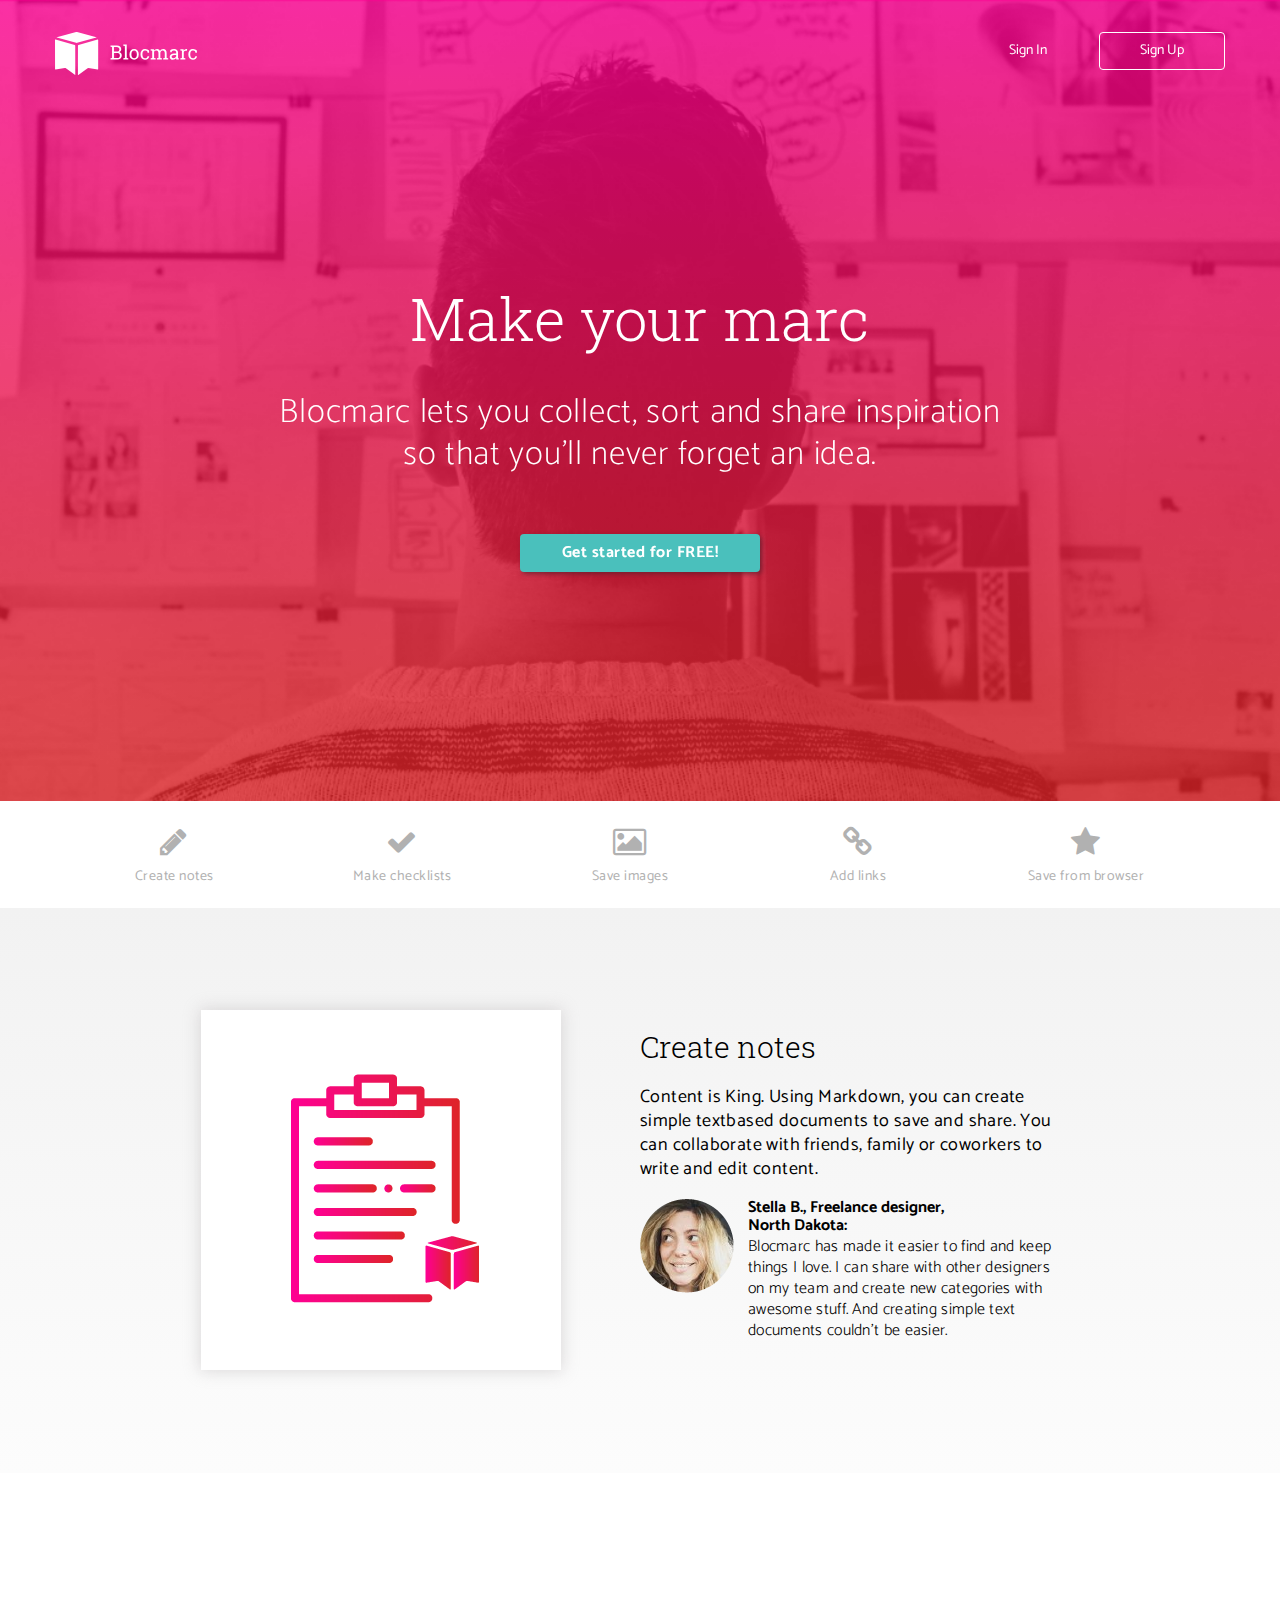
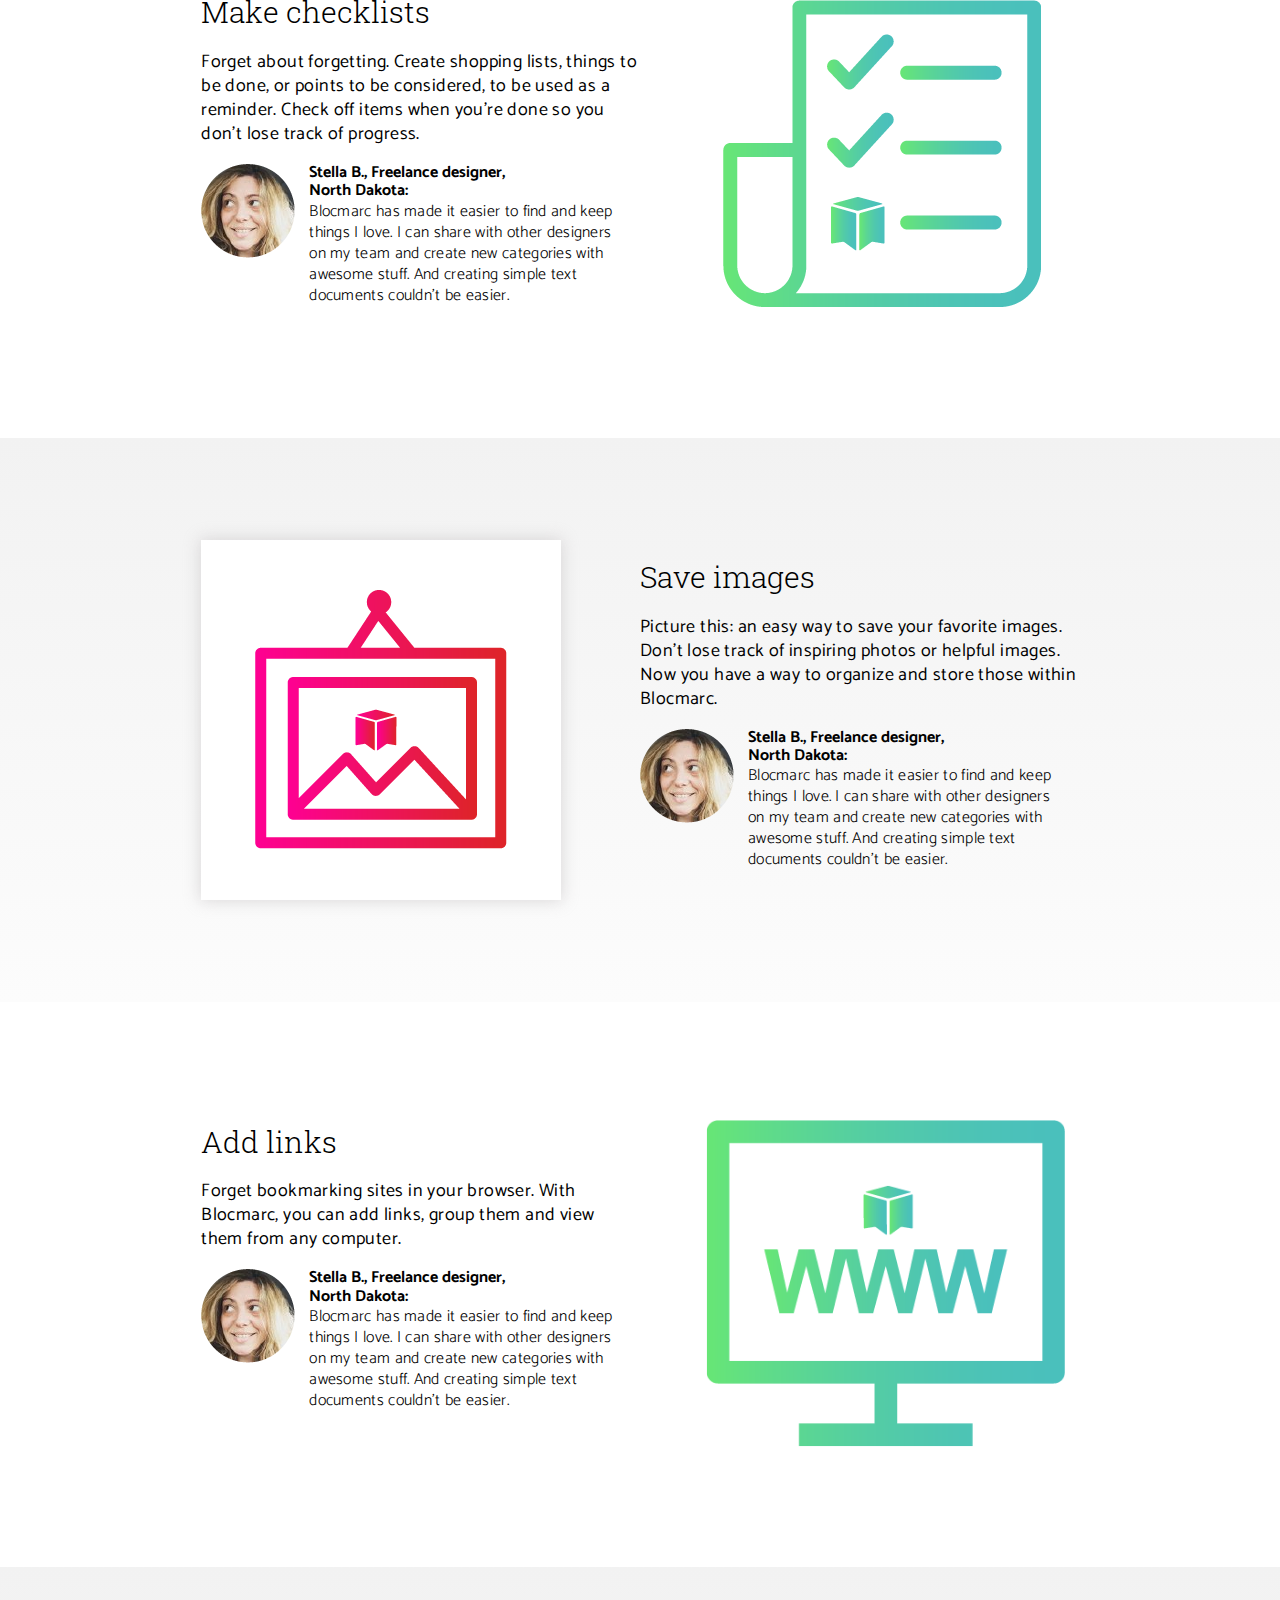
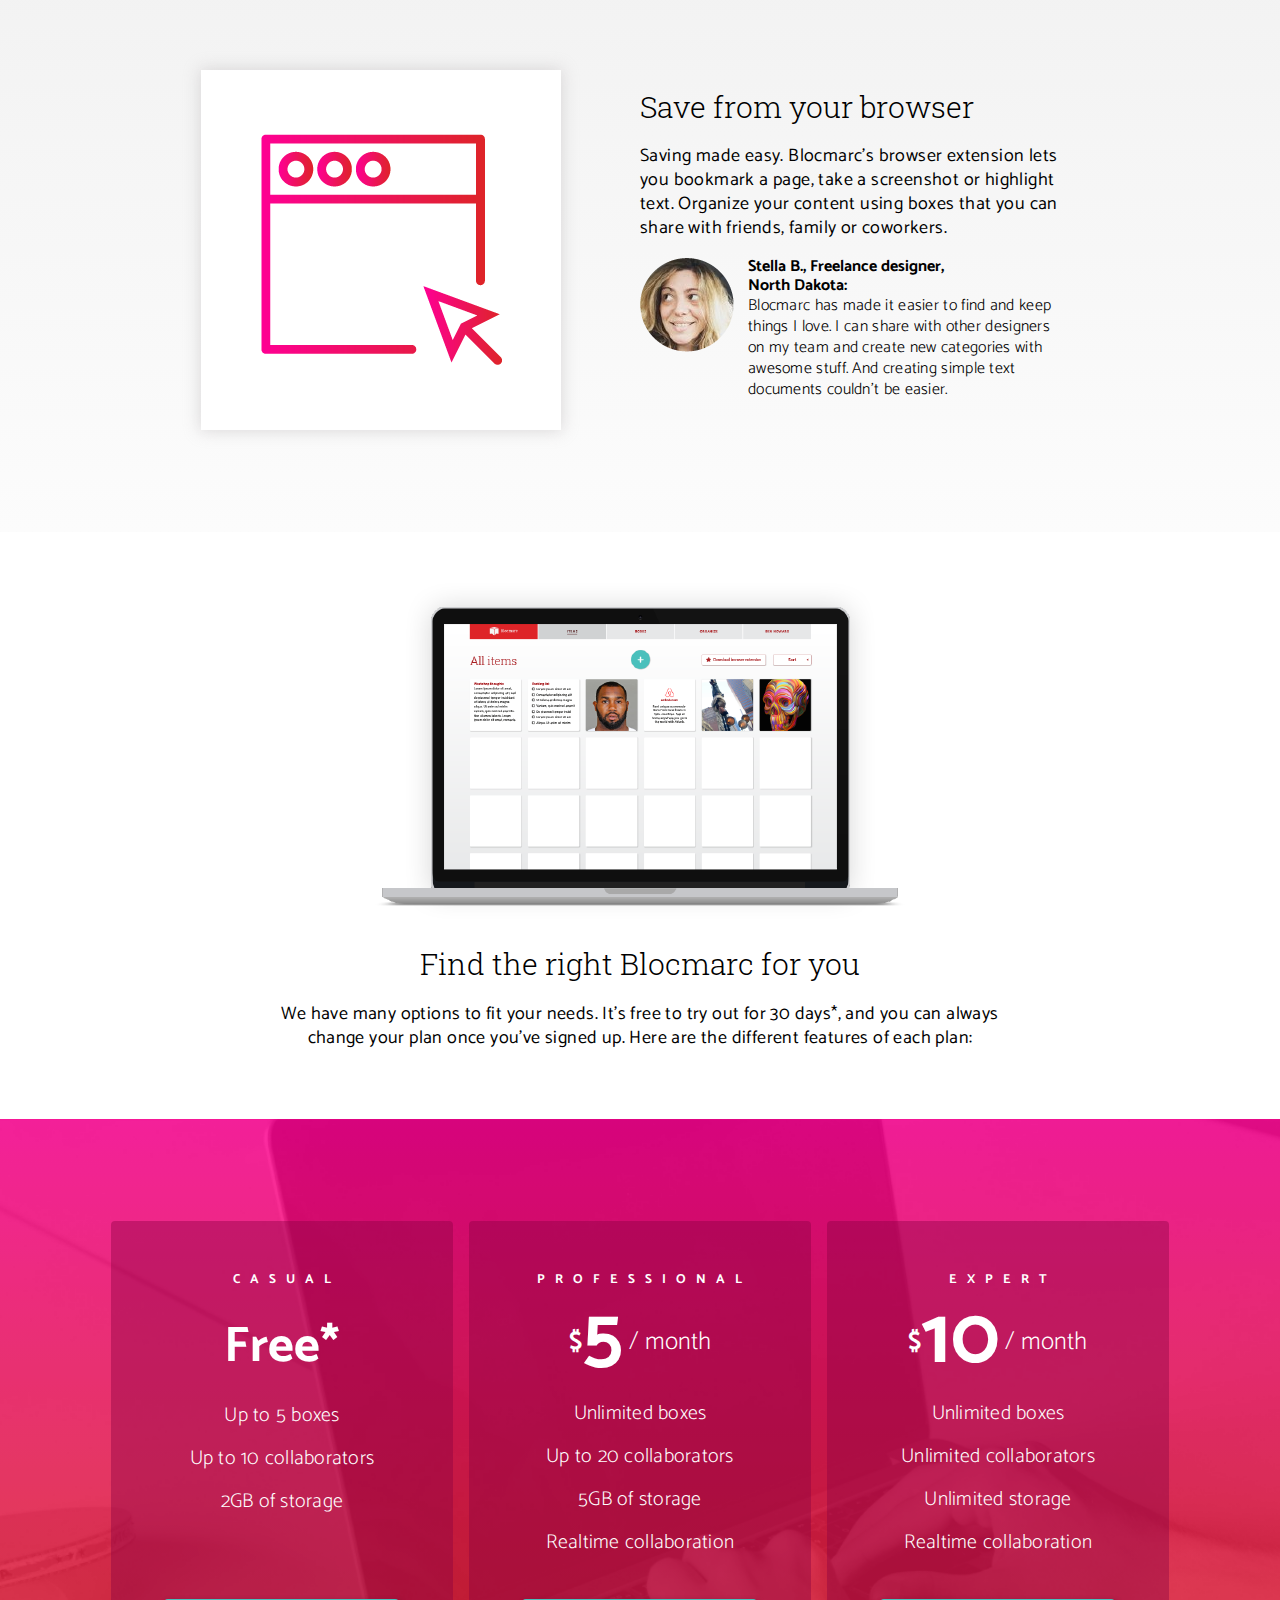
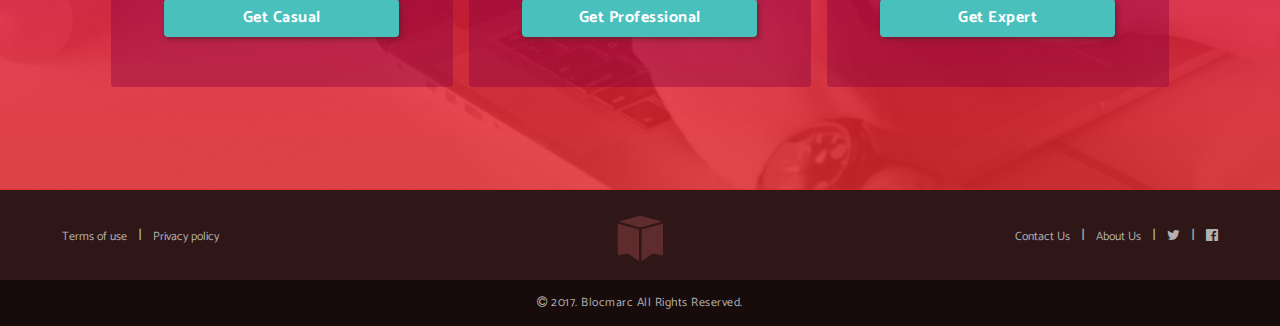
==== commit 75c3b8d0: "Fix typos" ====
--- a/index.html
+++ b/index.html
@@ -33,16 +33,16 @@
         </div>
         <div class="one-half">
           <ul class="sign-in-up">
-            <li class="btn-no-outline"><a href="signin.html">Sign In</a></li>
-            <li class="btn-outline"><a href="signup.html">Sign Up</a></li>
+            <li class="btn-no-outline"><a href="dashboard.html">Sign In</a></li>
+            <li class="btn-outline"><a href="dashboard.html">Sign Up</a></li>
           </ul>
         </div>
       </nav>
     <div class="container hero">
       <h1 class="animated fadeIn">Make your marc</h1>
       <h2>Blocmarc lets you collect, sort and share inspiration<br/> so that you'll never forget an idea.</h2>
-      <a href="signup.html" class="btn">Get started for FREE!</a>
-      <a href="signin.html" class="btn-mobile-sign-in">Sign In</a>
+      <a href="dashboard.html" class="btn">Get started for FREE!</a>
+      <a href="dashboard.html" class="btn-mobile-sign-in">Sign In</a>
     </div>
 
   </header>
@@ -130,7 +130,7 @@
         <div class="one-half">
           <div class="benefits-text-left">
             <h1>Make checklists</h1>
-            <p>Forget about forgetting. Create shopping lists, things to be done, or points to be considered, to be used as a reminder. Check off items when you’re done so you don’t loose track of progress.</p>
+            <p>Forget about forgetting. Create shopping lists, things to be done, or points to be considered, to be used as a reminder. Check off items when you’re done so you don’t lose track of progress.</p>
             <div class="benefits">
               <img src="images/mug.png">
               <div>
@@ -186,7 +186,7 @@
         <div class="one-half">
           <div class="benefits-text-left">
             <h1>Add links</h1>
-            <p>Forget bookmarking sites in your browser. With blocmarc, you can add links, group them and view them from any computer.</p>
+            <p>Forget bookmarking sites in your browser. With Blocmarc, you can add links, group them and view them from any computer.</p>
             <div class="benefits">
               <img src="images/mug.png">
               <div>
@@ -257,7 +257,7 @@
                 <li>Up to 10 collaborators</li>
                 <li>2GB of storage</li>
               </ul>
-                <a href="signup.html" class="btn">Get Casual</a>
+                <a href="dashboard.html" class="btn">Get Casual</a>
             </div>
           </div>
 
@@ -271,7 +271,7 @@
                 <li>5GB of storage</li>
                 <li>Realtime collaboration</li>
               </ul>
-                <a href="signup.html" class="btn">Get Professional</a>
+                <a href="dashboard.html" class="btn">Get Professional</a>
             </div>
           </div>
 
@@ -285,7 +285,7 @@
                 <li>Unlimited storage</li>
                 <li>Realtime collaboration</li>
               </ul>
-                <a href="signup.html" class="btn">Get Casual</a>
+                <a href="dashboard.html" class="btn">Get Expert</a>
             </div>
           </div>
 
--- a/css/style.css
+++ b/css/style.css
@@ -1,6 +1,7 @@
 /*html, body{
   overflow-x: hidden;
 }*/
+
 
 body {
   font-family: 'Catamaran', Helvetica, sans-serif;
@@ -1376,3 +1377,524 @@
 }
 
 
+/*DASHBOARD*/
+
+.dashboard {
+    background: linear-gradient(180deg, rgba(255, 255, 255, 1) 0%, rgb(234, 233, 233) 100%);
+    padding-bottom: 60px;
+    max-width: 100%;
+    overflow-x: hidden;
+  }
+
+.dashboard nav {
+  top: 0;
+}
+
+.left-nav {
+  position: absolute;
+  display: none;
+  width: 100%;
+  height: 100%;
+  top: 57px;
+}
+
+@media (max-width: 730px) {
+  .left-nav {
+    display: block;
+  }
+}
+
+.left-nav ul {
+  width: 75%;
+  margin-left: auto;
+  margin-right: auto;
+  padding-top: 10px;
+}
+
+.left-nav ul li {
+  list-style-type: none;
+  text-align: left;
+  margin-bottom: 5px;
+  padding-bottom: 2px;
+  border-bottom: 1px solid #eceaea;
+}
+
+.left-nav ul a {
+  font-size: 12px;
+  color: #5e2c2d;
+  text-decoration: none;
+}
+
+.left-nav ul a:hover {
+  color: #de2428;
+}
+
+.left-nav .fa {
+  padding-right: 12px;
+  font-size: 14px;
+  padding-bottom: 0px;
+}
+
+.side-nav {
+  background: #f2f2f3;
+  box-shadow: -2px 1px 4px 0px #d2d0d0;
+  width: 200px;
+  height: 100vh;
+  float: right;
+  display: block;
+  -webkit-transition: all 0.3s ease-in-out;
+   -moz-transition: all 0.3s ease-in-out;
+   -o-transition: all 0.3s ease-in-out;
+   transition: all 0.3s ease-in-out;
+   transform: translate(208px,0);
+     -webkit-transform: translate(208px,0); /** Chrome & Safari **/
+     -o-transform: translate(208px,0); /** Opera **/
+     -moz-transform: translate(208px,0); /** Firefox **/
+}
+
+.side-nav.open {
+  width: 200px;
+  height: 100vh;
+  display: block;
+  padding-bottom: 150px;
+  -webkit-transition: all 0.3s ease-in-out;
+   -moz-transition: all 0.3s ease-in-out;
+   -o-transition: all 0.3s ease-in-out;
+   transition: all 0.3s ease-in-out;
+   transform: translate(0,0);
+     -webkit-transform: translate(0,0); /** Chrome & Safari **/
+     -o-transform: translate(0,0); /** Opera **/
+     -moz-transform: translate(0,0); /** Firefox **/
+     z-index: 100;
+
+}
+
+.side-menu h4 {
+  color: #aa1f23;
+  font-size: 12px;
+  font-weight: 700;
+  padding-top: 20px;
+  width: 75%;
+  margin-left: auto;
+  margin-right: auto;
+}
+
+.side-menu img {
+  width: 12px;
+  display: inline-block;
+  padding-right: 10px;
+}
+
+.items-block {
+  width: 19.7%;
+  background: #f2f2f3;
+  height: 57px;
+  margin: 0 1px;
+}
+
+.items-block:hover {
+  background: #e6e6e6;
+}
+
+.items-block ul {
+  margin-top: 20px;
+}
+
+.items-block ul a {
+  color: #aa1f23;
+  font-size: 12px;
+  font-weight: 700;
+}
+
+
+#logo-block {
+  background: #de2428;
+}
+
+#logo-block:hover {
+  background: #bd1f23;
+}
+
+#logo-block ul {
+  margin-top: 12px;
+}
+
+#hamburger {
+  display: none;
+}
+
+.dash-menu {
+  display: block;
+  position: absolute;
+  top: 0;
+  left: 0;
+  right: 0;
+  bottom: 0;
+  margin: auto;
+}
+
+.dash-menu .container {
+  display: block;
+  position: absolute;
+  top: 0;
+  left: 0;
+  right: 0;
+  bottom: 0;
+  margin: auto;
+}
+
+@media (max-width: 730px) {
+  .dash-menu {
+    display: none;
+  }
+}
+
+.menu-block-blocmarc, .menu-block-items, .menu-block-boxes, .menu-block-organize, .menu-block-acct {
+  height: auto;
+  width: 19.7%;
+  margin: 0 1px;
+  background: #fff;
+  box-shadow: 2px 1px 4px 0px #d2d0d0;
+  padding: 20px 0 18px 0;
+  position: relative;
+  display: inline-block;
+  -webkit-transition: all 0.3s ease-in-out;
+   -moz-transition: all 0.3s ease-in-out;
+   -o-transition: all 0.3s ease-in-out;
+   transition: all 0.3s ease-in-out;
+   transform: translate(0,-300px);
+     -webkit-transform: translate(0,-300px); /** Chrome & Safari **/
+     -o-transform: translate(0,-300px); /** Opera **/
+     -moz-transform: translate(0,-300px); /** Firefox **/
+}
+
+.menu-block-items.open, .menu-block-boxes.open, .menu-block-organize.open, .menu-block-acct.open {
+  display: inline-block;
+  height: auto;
+  width: 19.7%;
+  -webkit-transition: all 0.3s ease-in-out;
+   -moz-transition: all 0.3s ease-in-out;
+   -o-transition: all 0.3s ease-in-out;
+   transition: all 0.3s ease-in-out;
+   transform: translate(0,-3px);
+     -webkit-transform: translate(0,-3px); /** Chrome & Safari **/
+     -o-transform: translate(0,-3px); /** Opera **/
+     -moz-transform: translate(0,-3px); /** Firefox **/
+     z-index: 100;
+
+}
+
+#email {
+  text-align: center;
+  margin-left: auto;
+  display: block;
+  margin-right: auto;
+}
+
+#email img {
+  margin-bottom: 5px;
+}
+
+.dash-menu ul {
+  width: 75%;
+  margin-left: auto;
+  margin-right: auto;
+  padding-top: 66px;
+}
+
+.dash-menu ul li {
+  list-style-type: none;
+  text-align: left;
+  margin-bottom: 10px;
+  border-bottom: 1px solid #eceaea;
+  padding-bottom: 10px;
+}
+
+.dash-menu ul a {
+  font-size: 12px;
+  color: #5e2c2d;
+  text-decoration: none;
+}
+
+.dash-menu ul a:hover {
+  color: #de2428;
+}
+
+.dash-menu .fa {
+  padding-right: 12px;
+  font-size: 14px;
+  padding-bottom: 0;
+}
+
+.dash-menu .blocmarc-box {
+  width: 16px;
+  display: inline-block;
+  margin-right: 10px;
+}
+
+.dashboard main {
+  top: 38px;
+}
+
+.dashboard .header {
+    height: 108px;
+    width: 100%;
+    display: block;
+    position: relative;
+}
+
+.dashboard h1 {
+  color: #aa1f23;
+  margin-top: 12px;
+  font-size: 40px;
+  margin-left: 8px;
+}
+
+.browser-sort {
+  list-style: none;
+}
+
+.btn-browser {
+  display: inline-block;
+  float: right;
+  margin-right: 8px;
+  margin-top: 13px;
+}
+
+.btn-browser a {
+    width: 124px;
+    font-size: 14px;
+    font-weight: 400;
+    text-align: center;
+    background: white;
+    color: #aa2f23;
+    border: 0.5px solid #aa2f34;
+    padding: 10px 16px;
+    box-shadow: 2px 1px 4px 0px #d2d0d0;
+}
+
+.btn-browser a:hover {
+  color: #de2428;
+}
+
+.btn-add img {
+  box-shadow: 2px 1px 4px 0px #d2d0d0;
+  border-radius: 50%;
+}
+
+
+.content-item {
+    width: 135px;
+    height: 135px;
+    position: relative;
+    display: inline-block;
+    margin: 8px;
+    overflow: hidden;
+    border-radius: 4px;
+    background: #fff;
+    box-shadow: 2px 1px 4px 0px #d2d0d0;
+    padding: 20px;
+}
+
+
+.item-box img {
+    position: absolute;
+    top: 0;
+    left: -6%;
+    height: 112%;
+    width: auto;
+}
+
+.item-box a {
+  text-decoration: none;
+  color: #3c3c3b; 
+}
+
+.item-box p {
+  text-align: left;
+  font-size: 11px;
+  font-weight: 400;
+  line-height: 17px;
+  margin-top: 6px;
+}
+
+.item-box ul {
+  list-style: none;
+  margin-top: 8px;
+}
+
+.item-box li {
+  margin-left: -40px;
+  font-size: 11px;
+  margin-bottom: 8px;
+}
+
+.item-box h4 {
+  font-size: 12px;
+  color: #aa1f23;
+}
+
+.item-box .favicon {
+  width: 28px;
+  height: 28px;
+  position: relative;
+  display: block;
+  left: 0;
+}
+
+.item-box h5 {
+  font-size: 12px;
+  color: #aa1f23;
+  text-align: center;
+  margin-top: 10px;
+}
+
+.item-box .link-text {
+  text-align: center;
+}
+
+@media (max-width: 990px) {
+  .dashboard .container {
+    width: 880px;
+  }
+
+  .dashboard .one-third {
+    width: 33.33333%;
+  }
+
+  .content-item {
+    width: 117px;
+    height: 117px;
+  }
+}
+
+@media (max-width: 900px) {
+  .dashboard .container {
+    width: 705px;
+  }
+}
+
+@media (max-width: 730px) {
+  .dashboard .container {
+    width: 640px;
+  }
+  .content-item {
+    width: 101px;
+    height: 101px;
+  }
+  .items-block {
+    display: none;
+  }
+  .dashboard nav {
+    width: 100%;
+    background: #de2428;
+  }
+  #logo-block {
+    display: block;
+    width: 100%;
+  }
+  #logo-block img {
+    margin-left: 20px;
+    margin-right: 0;
+    display: inline-block;
+    float: left;
+  }
+  #hamburger {
+    display: inline-block;
+    float: right;
+    margin-right: 20px;
+    color: #fff;
+    margin-top: 3px;
+  }
+  #hamburger .fa {
+    font-size: 24px;
+    color: #fff;
+  }
+  #logo-block:hover {
+    background: none;
+  }
+}
+
+@media (max-width: 650px) {
+  .dashboard main {
+    top: 28px;
+  }
+  .dashboard .container {
+    width: 480px;
+  }
+  .dashboard .header {
+    height: 74px;
+  }
+  .dashboard h1 {
+    font-size: 24px;
+  }
+  .btn-add img {
+    height: 48px;
+  }
+  .btn-browser a {
+    width: 84px;
+  }
+  .browser-sort {
+    margin-top: 6px;
+  }
+  .content-item {
+    width: 117px;
+    height: 117px;
+    padding: 14px;
+    margin: 6px;
+  }
+}
+
+@media (max-width: 500px) {
+  .dashboard .container {
+    width: 300px;
+  }
+  .dashboard .one-third {
+    width: 50%;
+  }
+  .dashboard .header {
+    height: 97px;
+  }
+
+  #mobile-add {
+    width: 300px;
+    position: fixed;
+    display: block;
+    top: 68px;
+    z-index: 1000;
+  }
+  .dashboard h1 {
+    margin-top: 50px;
+  }
+  .browser-sort {
+    margin-top: 47px;
+  }
+  .content-item {
+    width: 108px;
+    height: 88px;
+  }
+  .content-item img{
+    width: auto;
+    height: 130%;
+    left: -7;
+  }
+
+  .btn-browser {
+    margin-top: 45px;
+  }
+
+  .btn-browser a {
+    width: 64px;
+    padding: 6px 16px 5px 16px;
+  }
+  #hamburger {
+    margin-right: 8px;
+  }
+  #logo-block img {
+    margin-left: 8px;
+  }
+}
+
+.dash-html {
+  overflow-x: hidden;
+}